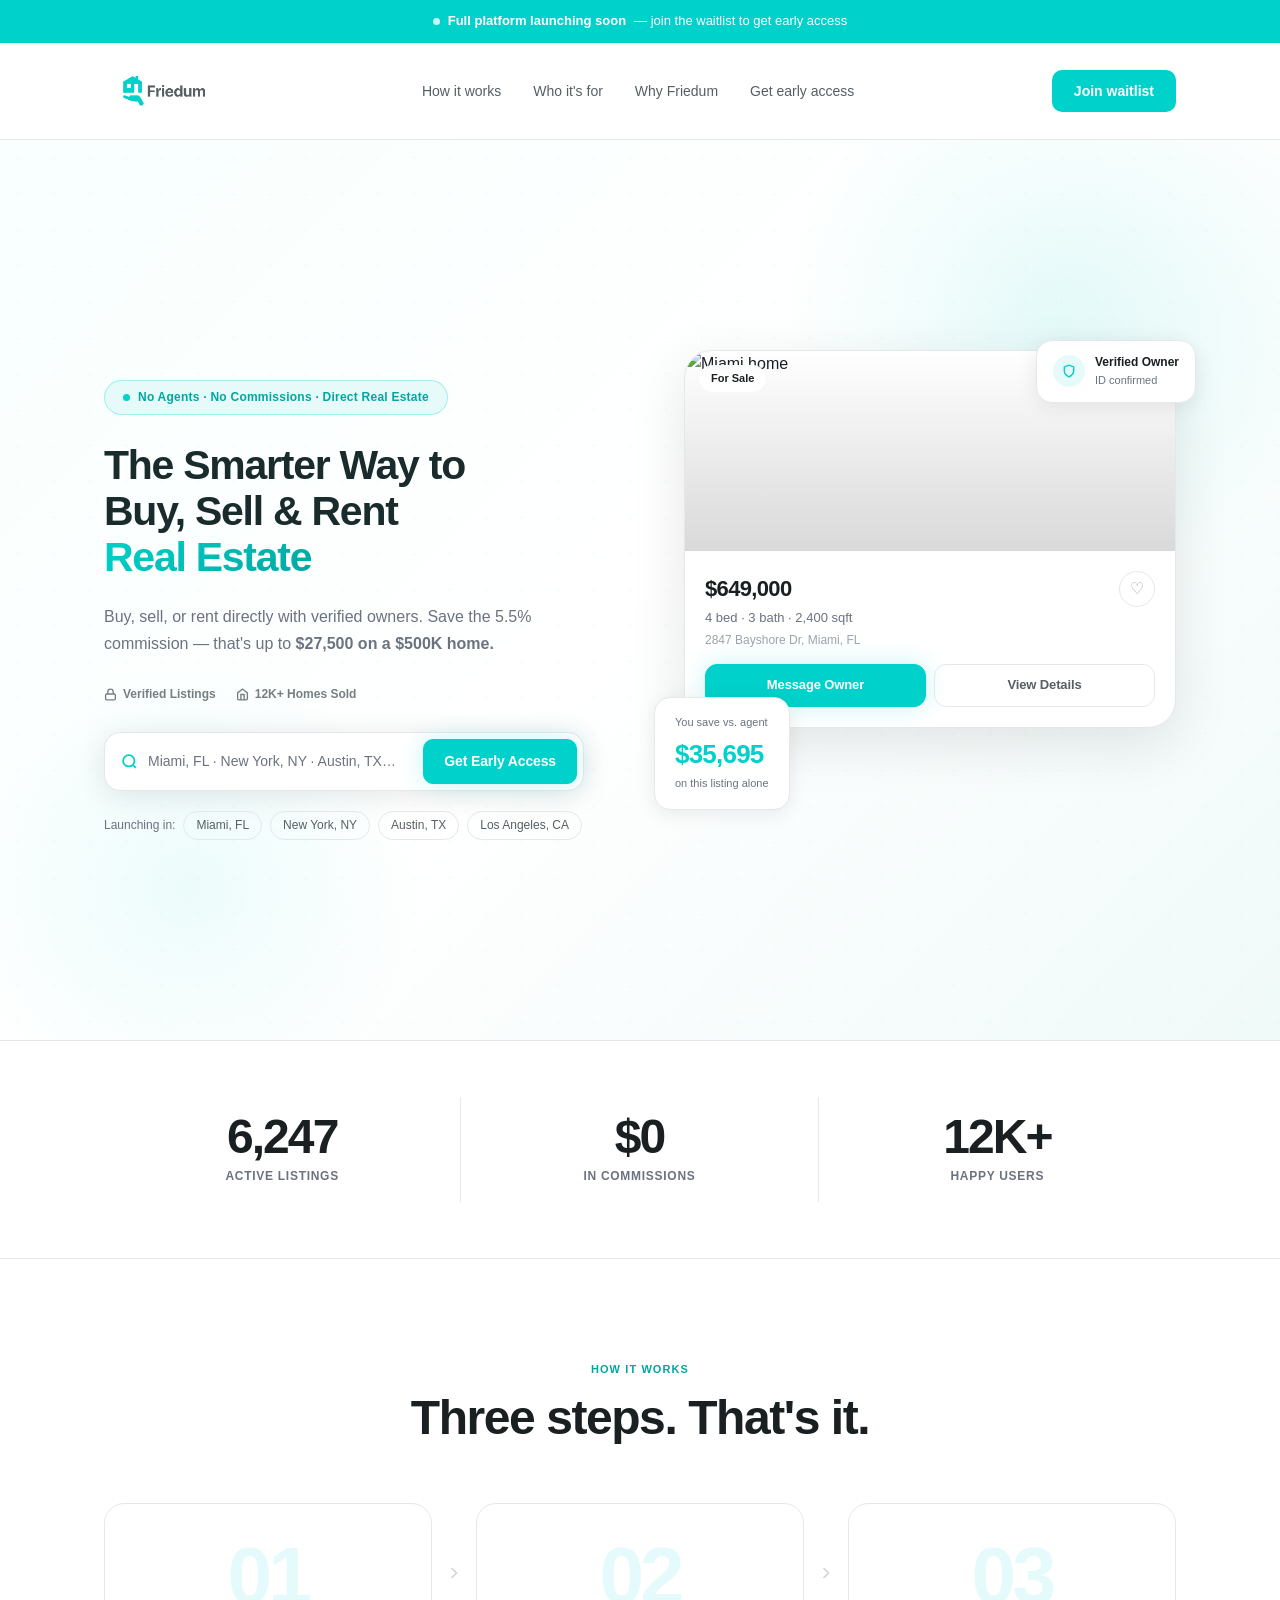
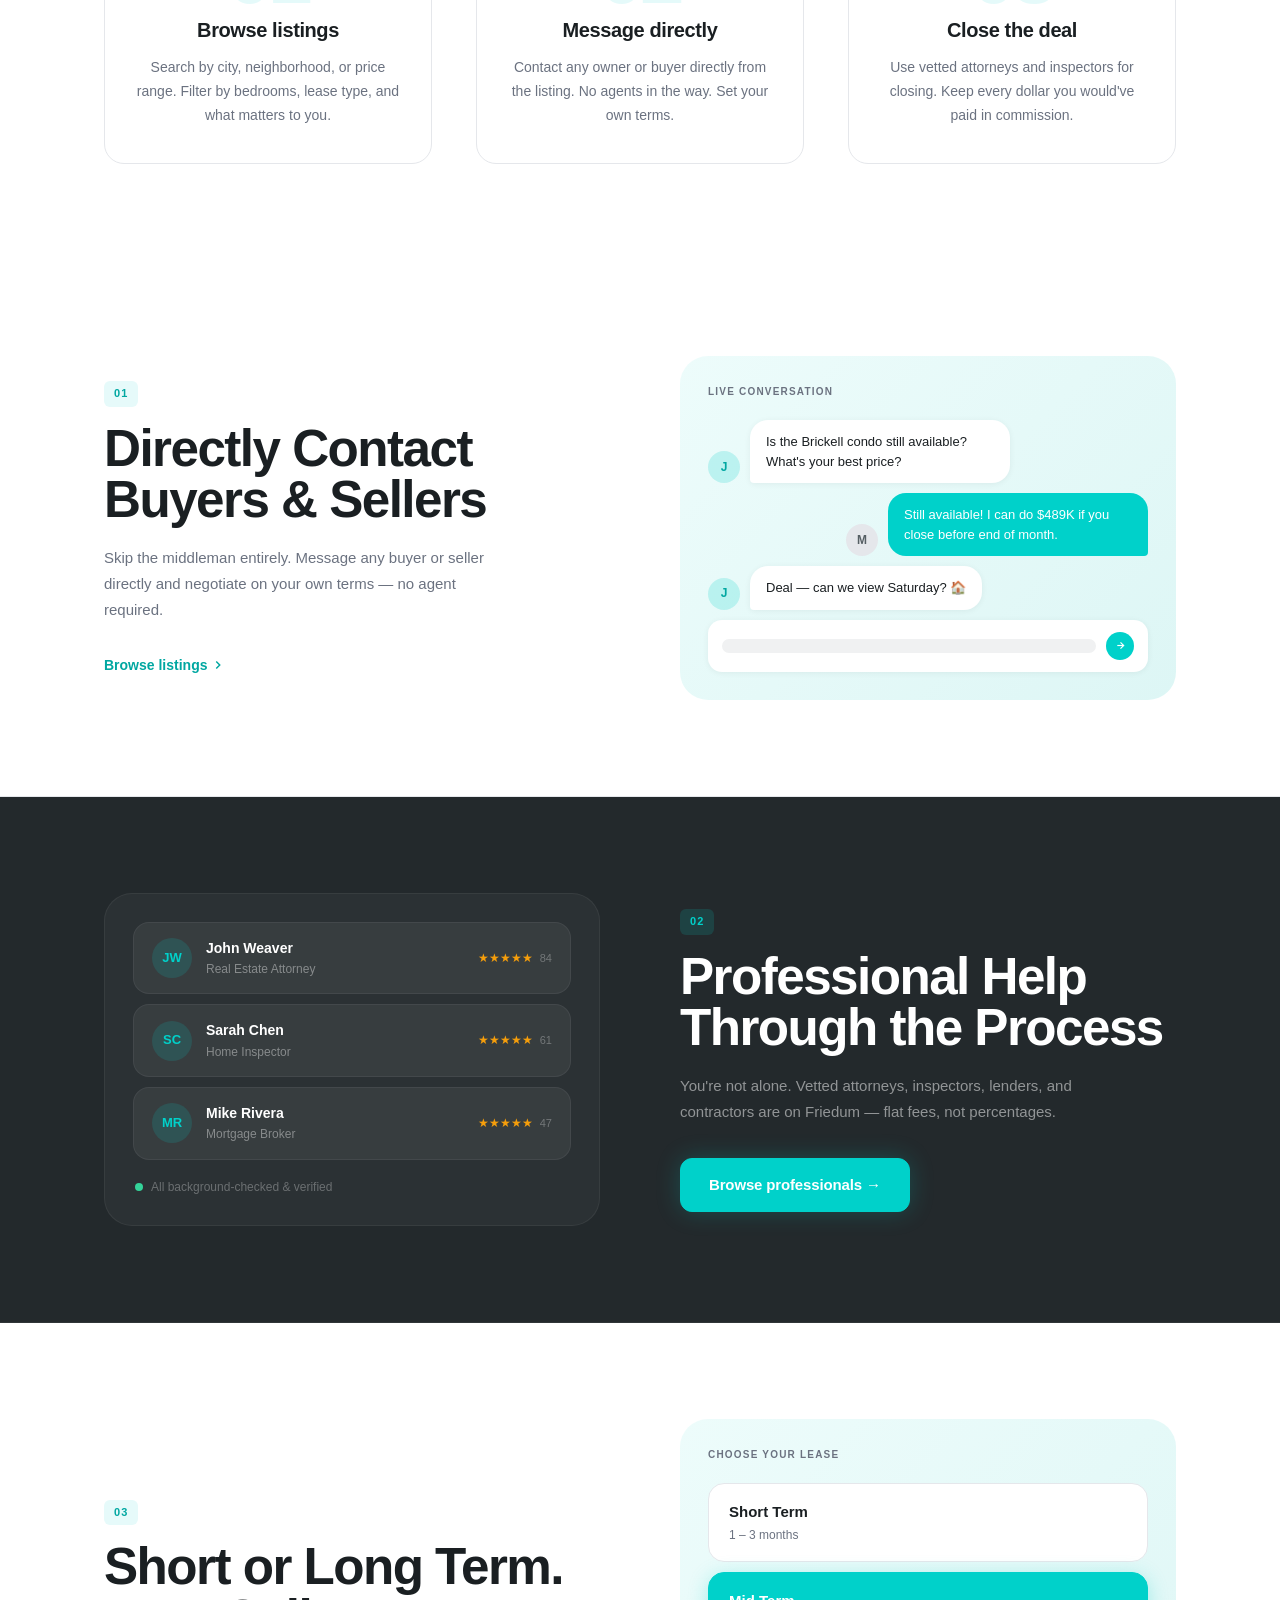
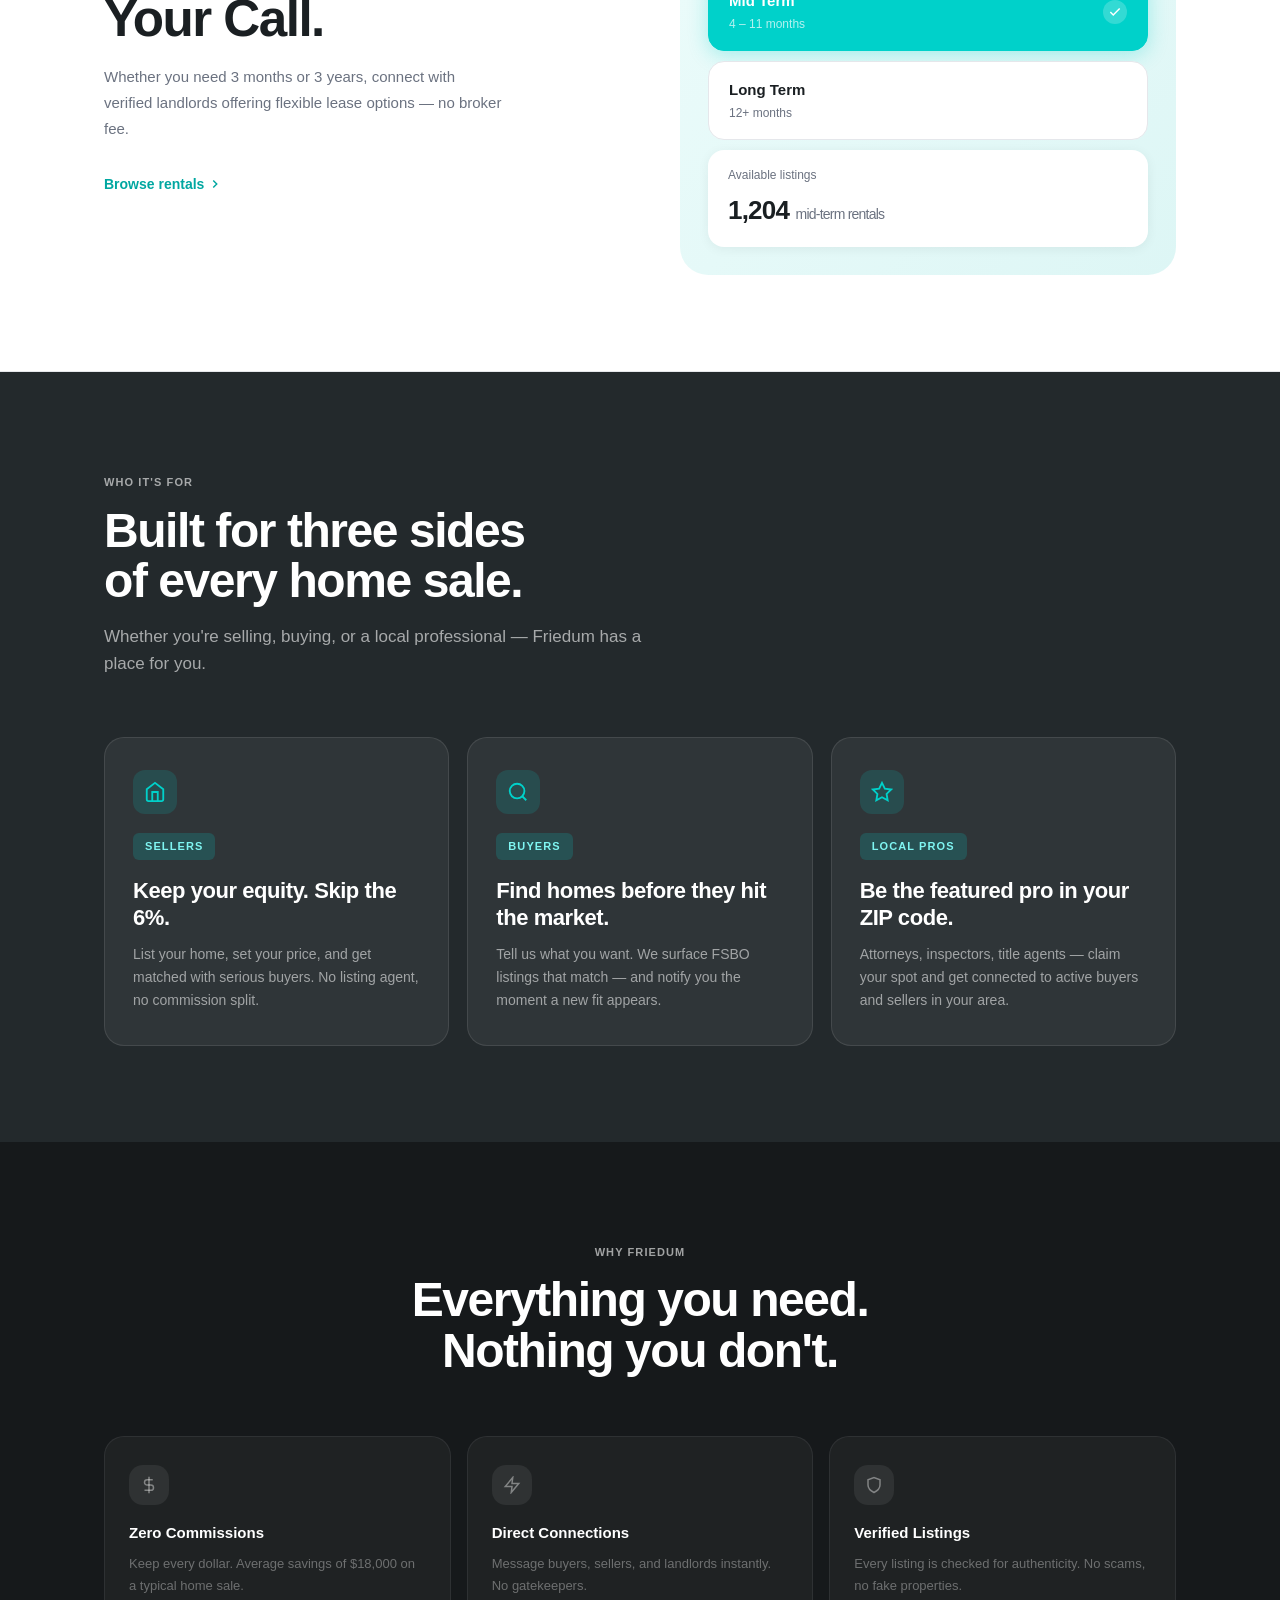
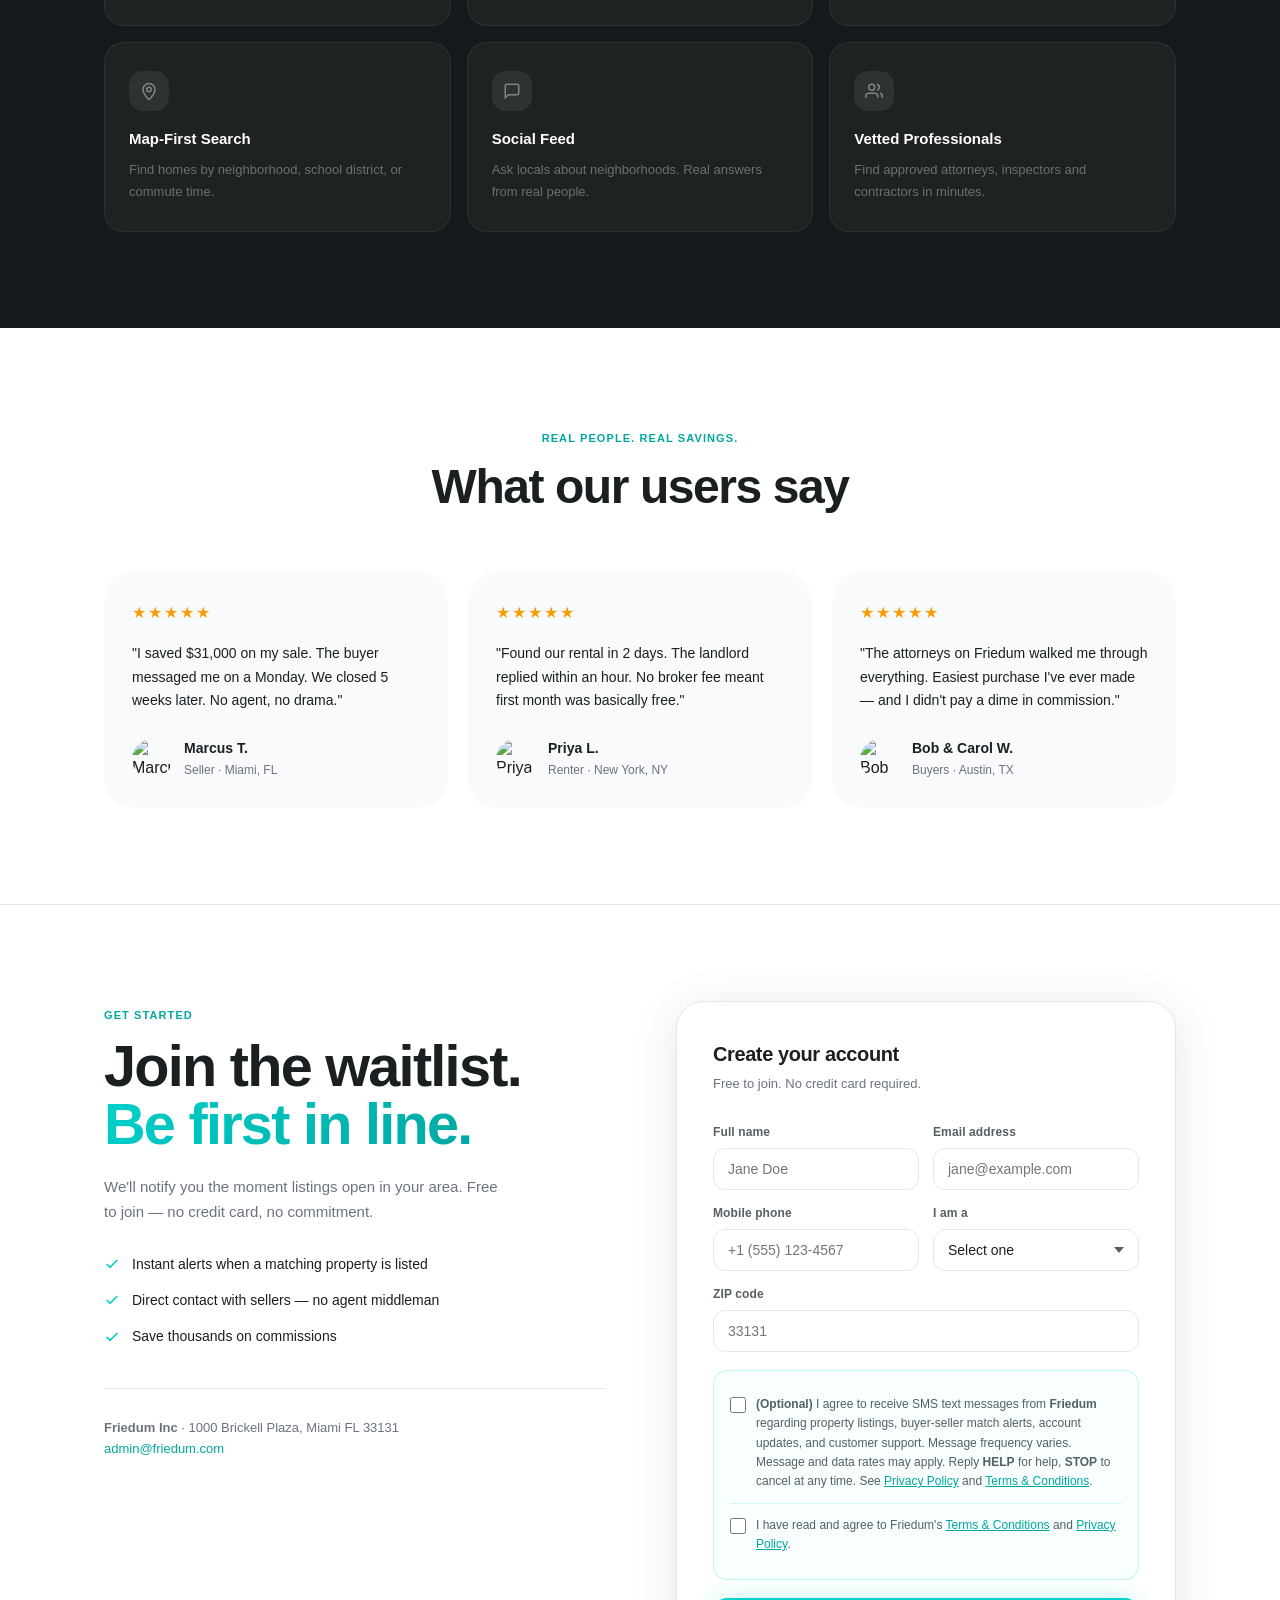
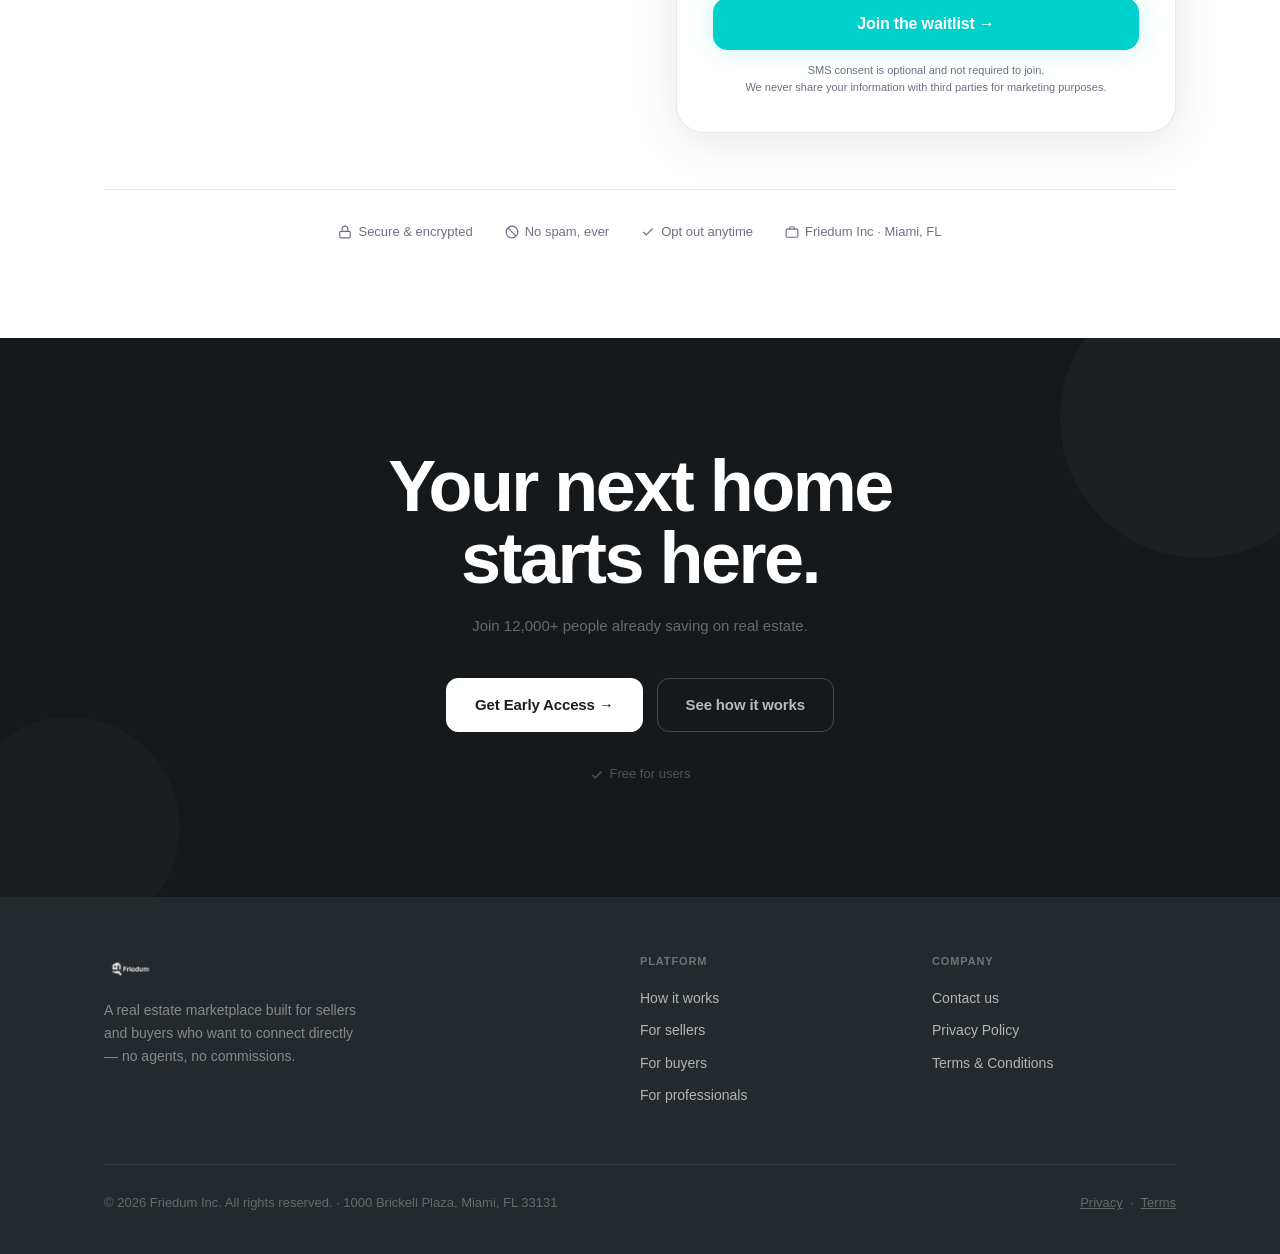
==== index.html @ 53647009 "Add Friedum A2P landing page — full static site for friedum.com - index.html: complete marketing lan" ====
<!DOCTYPE html>
<html lang="en">
<head>
  <meta charset="UTF-8" />
  <meta name="viewport" content="width=device-width, initial-scale=1.0" />
  <title>Friedum — The Smarter Way to Buy, Sell & Rent Real Estate</title>
  <meta name="description" content="Buy, sell, or rent directly with verified owners. Save the 5.5% commission — no agents, no middlemen. Friedum is a new kind of real estate marketplace." />
  <link rel="icon" type="image/svg+xml" href="favicon.svg" />
  <link rel="stylesheet" href="styles.css" />
</head>
<body>

  <!-- ── Coming Soon Banner ── -->
  <div class="launch-banner">
    <span class="launch-dot"></span>
    <strong>Full platform launching soon</strong> — join the waitlist to get early access
  </div>

  <!-- ── Navigation ── -->
  <header class="nav" id="nav">
    <div class="nav-inner container">
      <a href="/" class="logo">
        <img src="logo.png" alt="Friedum" class="logo-img" />
      </a>
      <nav class="nav-links">
        <a href="#how-it-works">How it works</a>
        <a href="#for-you">Who it's for</a>
        <a href="#why">Why Friedum</a>
        <a href="#signup">Get early access</a>
      </nav>
      <a href="#signup" class="nav-cta">Join waitlist</a>
      <button class="nav-mobile-btn" id="mobile-menu-btn" aria-label="Menu">
        <span></span><span></span><span></span>
      </button>
    </div>
  </header>

  <!-- ── Hero ── -->
  <section class="hero" id="hero">
    <!-- Dot grid background -->
    <div class="hero-dots"></div>
    <!-- Glow blobs -->
    <div class="hero-blob hero-blob-tr"></div>
    <div class="hero-blob hero-blob-bl"></div>

    <div class="container hero-inner">
      <!-- LEFT — copy -->
      <div class="hero-copy">
        <div class="hero-badge">
          <span class="hero-badge-dot"></span>
          No Agents · No Commissions · Direct Real Estate
        </div>

        <h1 class="hero-title">
          The Smarter Way to<br />Buy, Sell &amp; Rent<br />
          <span class="hero-title-gradient">Real Estate</span>
        </h1>

        <p class="hero-sub">
          Buy, sell, or rent directly with verified owners. Save the 5.5% commission — that's up to <strong>$27,500 on a $500K home.</strong>
        </p>

        <div class="hero-badges-row">
          <div class="hero-trust-item">
            <svg width="13" height="13" viewBox="0 0 24 24" fill="none" stroke="currentColor" stroke-width="2.5"><rect x="3" y="11" width="18" height="11" rx="2"/><path d="M7 11V7a5 5 0 0 1 10 0v4"/></svg>
            Verified Listings
          </div>
          <div class="hero-trust-item">
            <svg width="13" height="13" viewBox="0 0 24 24" fill="none" stroke="currentColor" stroke-width="2.5"><path d="M3 9l9-7 9 7v11a2 2 0 0 1-2 2H5a2 2 0 0 1-2-2z"/><polyline points="9 22 9 12 15 12 15 22"/></svg>
            12K+ Homes Sold
          </div>
        </div>

        <!-- Search bar (cosmetic / CTA to join) -->
        <div class="hero-search">
          <div class="hero-search-inner">
            <svg width="17" height="17" viewBox="0 0 24 24" fill="none" stroke="#00D1CA" stroke-width="2.5"><circle cx="11" cy="11" r="8"/><line x1="21" y1="21" x2="16.65" y2="16.65"/></svg>
            <span class="hero-search-placeholder">Miami, FL · New York, NY · Austin, TX…</span>
          </div>
          <a href="#signup" class="btn btn-primary hero-search-btn">Get Early Access</a>
        </div>

        <div class="hero-popular">
          <span class="hero-popular-label">Launching in:</span>
          <span class="hero-popular-tag">Miami, FL</span>
          <span class="hero-popular-tag">New York, NY</span>
          <span class="hero-popular-tag">Austin, TX</span>
          <span class="hero-popular-tag">Los Angeles, CA</span>
        </div>
      </div>

      <!-- RIGHT — floating card mock -->
      <div class="hero-card-wrap">
        <div class="hero-card">
          <div class="hero-card-img">
            <img src="https://images.unsplash.com/photo-1613490493576-7fde63acd811?w=800&q=80" alt="Miami home" />
            <div class="hero-card-img-overlay"></div>
            <div class="hero-card-badge-for-sale">For Sale</div>
            <div class="hero-card-badge-commission">$0 Commission</div>
          </div>
          <div class="hero-card-body">
            <div class="hero-card-price-row">
              <div>
                <div class="hero-card-price">$649,000</div>
                <div class="hero-card-specs">4 bed · 3 bath · 2,400 sqft</div>
                <div class="hero-card-addr">2847 Bayshore Dr, Miami, FL</div>
              </div>
              <button class="hero-card-heart" aria-label="Save">♡</button>
            </div>
            <div class="hero-card-btns">
              <a href="#signup" class="btn btn-primary hero-card-btn-msg">Message Owner</a>
              <a href="#signup" class="btn btn-outline hero-card-btn-view">View Details</a>
            </div>
          </div>
        </div>

        <!-- Float chip 1 — savings -->
        <div class="hero-chip hero-chip-savings">
          <div class="hero-chip-label">You save vs. agent</div>
          <div class="hero-chip-value">$35,695</div>
          <div class="hero-chip-sub">on this listing alone</div>
        </div>

        <!-- Float chip 2 — verified -->
        <div class="hero-chip hero-chip-verified">
          <div class="hero-chip-icon">
            <svg width="14" height="14" viewBox="0 0 24 24" fill="none" stroke="#00D1CA" stroke-width="2.5"><path d="M12 22s8-4 8-10V5l-8-3-8 3v7c0 6 8 10 8 10z"/></svg>
          </div>
          <div>
            <div class="hero-chip-verified-title">Verified Owner</div>
            <div class="hero-chip-verified-sub">ID confirmed</div>
          </div>
        </div>
      </div>
    </div>
  </section>

  <!-- ── Stats ── -->
  <div class="stats-bar">
    <div class="container">
      <div class="stats-grid">
        <div class="stat">
          <div class="stat-num">6,247</div>
          <div class="stat-label">Active Listings</div>
        </div>
        <div class="stat">
          <div class="stat-num">$0</div>
          <div class="stat-label">In Commissions</div>
        </div>
        <div class="stat">
          <div class="stat-num">12K+</div>
          <div class="stat-label">Happy Users</div>
        </div>
      </div>
    </div>
  </div>

  <!-- ── How it works ── -->
  <section id="how-it-works" class="section section-white">
    <div class="container">
      <div class="section-head center">
        <span class="eyebrow">How it works</span>
        <h2 class="section-title">Three steps. That's it.</h2>
      </div>
      <div class="steps">
        <div class="step">
          <div class="step-ghost-num">01</div>
          <h3 class="step-title">Browse listings</h3>
          <p class="step-text">Search by city, neighborhood, or price range. Filter by bedrooms, lease type, and what matters to you.</p>
        </div>
        <div class="step-arrow">
          <svg width="20" height="20" viewBox="0 0 24 24" fill="none" stroke="#d1d5db" stroke-width="2"><polyline points="9 18 15 12 9 6"/></svg>
        </div>
        <div class="step">
          <div class="step-ghost-num">02</div>
          <h3 class="step-title">Message directly</h3>
          <p class="step-text">Contact any owner or buyer directly from the listing. No agents in the way. Set your own terms.</p>
        </div>
        <div class="step-arrow">
          <svg width="20" height="20" viewBox="0 0 24 24" fill="none" stroke="#d1d5db" stroke-width="2"><polyline points="9 18 15 12 9 6"/></svg>
        </div>
        <div class="step">
          <div class="step-ghost-num">03</div>
          <h3 class="step-title">Close the deal</h3>
          <p class="step-text">Use vetted attorneys and inspectors for closing. Keep every dollar you would've paid in commission.</p>
        </div>
      </div>
    </div>
  </section>

  <!-- ── Feature 1: Direct Contact ── -->
  <section class="section section-white feature-row">
    <div class="container">
      <div class="feature-grid">
        <div class="feature-copy">
          <span class="eyebrow-num">01</span>
          <h2 class="feature-title">Directly Contact<br />Buyers &amp; Sellers</h2>
          <p class="feature-body">Skip the middleman entirely. Message any buyer or seller directly and negotiate on your own terms — no agent required.</p>
          <a href="#signup" class="feature-link">
            Browse listings
            <svg width="14" height="14" viewBox="0 0 24 24" fill="none" stroke="currentColor" stroke-width="2.5"><polyline points="9 18 15 12 9 6"/></svg>
          </a>
        </div>
        <div class="feature-visual feature-chat">
          <p class="feature-visual-label">Live conversation</p>
          <div class="chat-msg chat-msg-left">
            <div class="chat-avatar chat-avatar-teal">J</div>
            <div class="chat-bubble chat-bubble-white">Is the Brickell condo still available? What's your best price?</div>
          </div>
          <div class="chat-msg chat-msg-right">
            <div class="chat-bubble chat-bubble-teal">Still available! I can do $489K if you close before end of month.</div>
            <div class="chat-avatar chat-avatar-gray">M</div>
          </div>
          <div class="chat-msg chat-msg-left">
            <div class="chat-avatar chat-avatar-teal">J</div>
            <div class="chat-bubble chat-bubble-white">Deal — can we view Saturday? 🏠</div>
          </div>
          <div class="chat-input-mock">
            <div class="chat-input-line"></div>
            <div class="chat-send-btn">
              <svg width="11" height="11" viewBox="0 0 24 24" fill="none" stroke="white" stroke-width="2.5"><line x1="5" y1="12" x2="19" y2="12"/><polyline points="12 5 19 12 12 19"/></svg>
            </div>
          </div>
        </div>
      </div>
    </div>
  </section>

  <!-- ── Feature 2: Professional Help (DARK) ── -->
  <section class="section section-dark feature-row">
    <div class="container">
      <div class="feature-grid feature-grid-reverse">
        <div class="feature-visual feature-pros">
          <div class="pro-card">
            <div class="pro-avatar">JW</div>
            <div class="pro-info">
              <div class="pro-name">John Weaver</div>
              <div class="pro-role">Real Estate Attorney</div>
            </div>
            <div class="pro-stars">★★★★★ <span>84</span></div>
          </div>
          <div class="pro-card">
            <div class="pro-avatar">SC</div>
            <div class="pro-info">
              <div class="pro-name">Sarah Chen</div>
              <div class="pro-role">Home Inspector</div>
            </div>
            <div class="pro-stars">★★★★★ <span>61</span></div>
          </div>
          <div class="pro-card">
            <div class="pro-avatar">MR</div>
            <div class="pro-info">
              <div class="pro-name">Mike Rivera</div>
              <div class="pro-role">Mortgage Broker</div>
            </div>
            <div class="pro-stars">★★★★★ <span>47</span></div>
          </div>
          <div class="pro-verified-note">
            <span class="pro-verified-dot"></span>
            All background-checked &amp; verified
          </div>
        </div>
        <div class="feature-copy feature-copy-dark">
          <span class="eyebrow-num eyebrow-num-dark">02</span>
          <h2 class="feature-title feature-title-dark">Professional Help<br />Through the Process</h2>
          <p class="feature-body feature-body-dark">You're not alone. Vetted attorneys, inspectors, lenders, and contractors are on Friedum — flat fees, not percentages.</p>
          <a href="#signup" class="btn btn-primary feature-cta-btn">Browse professionals →</a>
        </div>
      </div>
    </div>
  </section>

  <!-- ── Feature 3: Flexible Leases ── -->
  <section class="section section-white feature-row">
    <div class="container">
      <div class="feature-grid">
        <div class="feature-copy">
          <span class="eyebrow-num">03</span>
          <h2 class="feature-title">Short or Long Term.<br />Your Call.</h2>
          <p class="feature-body">Whether you need 3 months or 3 years, connect with verified landlords offering flexible lease options — no broker fee.</p>
          <a href="#signup" class="feature-link">
            Browse rentals
            <svg width="14" height="14" viewBox="0 0 24 24" fill="none" stroke="currentColor" stroke-width="2.5"><polyline points="9 18 15 12 9 6"/></svg>
          </a>
        </div>
        <div class="feature-visual feature-lease">
          <p class="feature-visual-label">Choose your lease</p>
          <div class="lease-option">
            <div><div class="lease-key">Short Term</div><div class="lease-sub">1 – 3 months</div></div>
          </div>
          <div class="lease-option lease-option-active">
            <div><div class="lease-key lease-key-active">Mid Term</div><div class="lease-sub lease-sub-active">4 – 11 months</div></div>
            <div class="lease-check">
              <svg width="14" height="14" viewBox="0 0 24 24" fill="none" stroke="white" stroke-width="2.5"><polyline points="20 6 9 17 4 12"/></svg>
            </div>
          </div>
          <div class="lease-option">
            <div><div class="lease-key">Long Term</div><div class="lease-sub">12+ months</div></div>
          </div>
          <div class="lease-count-card">
            <div class="lease-count-label">Available listings</div>
            <div class="lease-count-num">1,204 <span>mid-term rentals</span></div>
          </div>
        </div>
      </div>
    </div>
  </section>

  <!-- ── Who it's for ── -->
  <section id="for-you" class="section section-dark">
    <div class="container">
      <div class="section-head">
        <span class="eyebrow eyebrow-light">Who it's for</span>
        <h2 class="section-title section-title-light">Built for three sides<br />of every home sale.</h2>
        <p class="section-sub section-sub-light">Whether you're selling, buying, or a local professional — Friedum has a place for you.</p>
      </div>
      <div class="for-you-cards">
        <div class="for-you-card">
          <div class="for-you-icon"><svg width="22" height="22" viewBox="0 0 24 24" fill="none" stroke="currentColor" stroke-width="2"><path d="M3 9l9-7 9 7v11a2 2 0 0 1-2 2H5a2 2 0 0 1-2-2z"/><polyline points="9 22 9 12 15 12 15 22"/></svg></div>
          <div class="for-you-tag">Sellers</div>
          <h3 class="for-you-title">Keep your equity. Skip the 6%.</h3>
          <p class="for-you-body">List your home, set your price, and get matched with serious buyers. No listing agent, no commission split.</p>
        </div>
        <div class="for-you-card">
          <div class="for-you-icon"><svg width="22" height="22" viewBox="0 0 24 24" fill="none" stroke="currentColor" stroke-width="2"><circle cx="11" cy="11" r="8"/><line x1="21" y1="21" x2="16.65" y2="16.65"/></svg></div>
          <div class="for-you-tag">Buyers</div>
          <h3 class="for-you-title">Find homes before they hit the market.</h3>
          <p class="for-you-body">Tell us what you want. We surface FSBO listings that match — and notify you the moment a new fit appears.</p>
        </div>
        <div class="for-you-card">
          <div class="for-you-icon"><svg width="22" height="22" viewBox="0 0 24 24" fill="none" stroke="currentColor" stroke-width="2"><polygon points="12 2 15.09 8.26 22 9.27 17 14.14 18.18 21.02 12 17.77 5.82 21.02 7 14.14 2 9.27 8.91 8.26 12 2"/></svg></div>
          <div class="for-you-tag">Local Pros</div>
          <h3 class="for-you-title">Be the featured pro in your ZIP code.</h3>
          <p class="for-you-body">Attorneys, inspectors, title agents — claim your spot and get connected to active buyers and sellers in your area.</p>
        </div>
      </div>
    </div>
  </section>

  <!-- ── Why Friedum ── -->
  <section id="why" class="section section-darkest">
    <div class="container">
      <div class="section-head center">
        <span class="eyebrow eyebrow-light">Why Friedum</span>
        <h2 class="section-title section-title-light">Everything you need.<br />Nothing you don't.</h2>
      </div>
      <div class="why-grid">
        <div class="why-card">
          <div class="why-icon">
            <svg width="18" height="18" viewBox="0 0 24 24" fill="none" stroke="currentColor" stroke-width="2"><line x1="12" y1="1" x2="12" y2="23"/><path d="M17 5H9.5a3.5 3.5 0 0 0 0 7h5a3.5 3.5 0 0 1 0 7H6"/></svg>
          </div>
          <h3 class="why-title">Zero Commissions</h3>
          <p class="why-body">Keep every dollar. Average savings of $18,000 on a typical home sale.</p>
        </div>
        <div class="why-card">
          <div class="why-icon">
            <svg width="18" height="18" viewBox="0 0 24 24" fill="none" stroke="currentColor" stroke-width="2"><polygon points="13 2 3 14 12 14 11 22 21 10 12 10 13 2"/></svg>
          </div>
          <h3 class="why-title">Direct Connections</h3>
          <p class="why-body">Message buyers, sellers, and landlords instantly. No gatekeepers.</p>
        </div>
        <div class="why-card">
          <div class="why-icon">
            <svg width="18" height="18" viewBox="0 0 24 24" fill="none" stroke="currentColor" stroke-width="2"><path d="M12 22s8-4 8-10V5l-8-3-8 3v7c0 6 8 10 8 10z"/></svg>
          </div>
          <h3 class="why-title">Verified Listings</h3>
          <p class="why-body">Every listing is checked for authenticity. No scams, no fake properties.</p>
        </div>
        <div class="why-card">
          <div class="why-icon">
            <svg width="18" height="18" viewBox="0 0 24 24" fill="none" stroke="currentColor" stroke-width="2"><circle cx="12" cy="10" r="3"/><path d="M12 2a8 8 0 0 0-8 8c0 5.25 8 14 8 14s8-8.75 8-14a8 8 0 0 0-8-8z"/></svg>
          </div>
          <h3 class="why-title">Map-First Search</h3>
          <p class="why-body">Find homes by neighborhood, school district, or commute time.</p>
        </div>
        <div class="why-card">
          <div class="why-icon">
            <svg width="18" height="18" viewBox="0 0 24 24" fill="none" stroke="currentColor" stroke-width="2"><path d="M21 15a2 2 0 0 1-2 2H7l-4 4V5a2 2 0 0 1 2-2h14a2 2 0 0 1 2 2z"/></svg>
          </div>
          <h3 class="why-title">Social Feed</h3>
          <p class="why-body">Ask locals about neighborhoods. Real answers from real people.</p>
        </div>
        <div class="why-card">
          <div class="why-icon">
            <svg width="18" height="18" viewBox="0 0 24 24" fill="none" stroke="currentColor" stroke-width="2"><path d="M17 21v-2a4 4 0 0 0-4-4H5a4 4 0 0 0-4 4v2"/><circle cx="9" cy="7" r="4"/><path d="M23 21v-2a4 4 0 0 0-3-3.87"/><path d="M16 3.13a4 4 0 0 1 0 7.75"/></svg>
          </div>
          <h3 class="why-title">Vetted Professionals</h3>
          <p class="why-body">Find approved attorneys, inspectors and contractors in minutes.</p>
        </div>
      </div>
    </div>
  </section>

  <!-- ── Testimonials ── -->
  <section class="section section-white">
    <div class="container">
      <div class="section-head center">
        <span class="eyebrow">Real people. Real savings.</span>
        <h2 class="section-title">What our users say</h2>
      </div>
      <div class="testimonials">
        <div class="testimonial">
          <div class="testimonial-stars">★★★★★</div>
          <p class="testimonial-quote">"I saved $31,000 on my sale. The buyer messaged me on a Monday. We closed 5 weeks later. No agent, no drama."</p>
          <div class="testimonial-author">
            <img src="https://picsum.photos/seed/man55/60/60" alt="Marcus T." class="testimonial-avatar" />
            <div>
              <div class="testimonial-name">Marcus T.</div>
              <div class="testimonial-role">Seller · Miami, FL</div>
            </div>
          </div>
        </div>
        <div class="testimonial">
          <div class="testimonial-stars">★★★★★</div>
          <p class="testimonial-quote">"Found our rental in 2 days. The landlord replied within an hour. No broker fee meant first month was basically free."</p>
          <div class="testimonial-author">
            <img src="https://picsum.photos/seed/woman34/60/60" alt="Priya L." class="testimonial-avatar" />
            <div>
              <div class="testimonial-name">Priya L.</div>
              <div class="testimonial-role">Renter · New York, NY</div>
            </div>
          </div>
        </div>
        <div class="testimonial">
          <div class="testimonial-stars">★★★★★</div>
          <p class="testimonial-quote">"The attorneys on Friedum walked me through everything. Easiest purchase I've ever made — and I didn't pay a dime in commission."</p>
          <div class="testimonial-author">
            <img src="https://picsum.photos/seed/man22/60/60" alt="Bob & Carol W." class="testimonial-avatar" />
            <div>
              <div class="testimonial-name">Bob &amp; Carol W.</div>
              <div class="testimonial-role">Buyers · Austin, TX</div>
            </div>
          </div>
        </div>
      </div>
    </div>
  </section>

  <!-- ── Signup / Waitlist ── -->
  <section id="signup" class="section section-white section-signup-border">
    <div class="container">
      <div class="signup-grid">

        <!-- LEFT — copy -->
        <div class="signup-copy">
          <span class="eyebrow">Get started</span>
          <h2 class="signup-title">
            Join the waitlist.<br />
            <span class="signup-title-gradient">Be first in line.</span>
          </h2>
          <p class="signup-sub">We'll notify you the moment listings open in your area. Free to join — no credit card, no commitment.</p>
          <ul class="signup-checklist">
            <li>
              <svg width="16" height="16" viewBox="0 0 24 24" fill="none" stroke="#00D1CA" stroke-width="2.5"><polyline points="20 6 9 17 4 12"/></svg>
              Instant alerts when a matching property is listed
            </li>
            <li>
              <svg width="16" height="16" viewBox="0 0 24 24" fill="none" stroke="#00D1CA" stroke-width="2.5"><polyline points="20 6 9 17 4 12"/></svg>
              Direct contact with sellers — no agent middleman
            </li>
            <li>
              <svg width="16" height="16" viewBox="0 0 24 24" fill="none" stroke="#00D1CA" stroke-width="2.5"><polyline points="20 6 9 17 4 12"/></svg>
              Save thousands on commissions
            </li>
          </ul>
          <div class="signup-biz">
            <strong>Friedum Inc</strong> · 1000 Brickell Plaza, Miami FL 33131<br />
            <a href="mailto:admin@friedum.com">admin@friedum.com</a>
          </div>
        </div>

        <!-- RIGHT — form card -->
        <div class="form-card">
          <div id="form-success" class="form-success" style="display:none;">
            <div class="form-success-icon"><svg width="48" height="48" viewBox="0 0 24 24" fill="none" stroke="#00D1CA" stroke-width="2"><circle cx="12" cy="12" r="10"/><polyline points="20 6 9 17 4 12"/></svg></div>
            <h3>You're on the list!</h3>
            <p>We'll be in touch as soon as your area opens up.</p>
          </div>

          <form id="signup-form" novalidate>
            <p class="form-card-title">Create your account</p>
            <p class="form-card-sub">Free to join. No credit card required.</p>

            <div class="form-row">
              <div class="form-field" id="field-name">
                <label for="full_name">Full name</label>
                <input type="text" id="full_name" name="full_name" required placeholder="Jane Doe" />
                <span class="field-error">Please enter your full name</span>
              </div>
              <div class="form-field" id="field-email">
                <label for="email">Email address</label>
                <input type="email" id="email" name="email" required placeholder="jane@example.com" />
                <span class="field-error">Please enter a valid email</span>
              </div>
            </div>

            <div class="form-row">
              <div class="form-field" id="field-phone">
                <label for="phone">Mobile phone</label>
                <input type="tel" id="phone" name="phone" required placeholder="+1 (555) 123-4567" />
                <span class="field-error">Please enter your phone number</span>
              </div>
              <div class="form-field" id="field-role">
                <label for="role">I am a</label>
                <select id="role" name="role" required>
                  <option value="">Select one</option>
                  <option value="buyer">Buyer</option>
                  <option value="seller">Seller</option>
                  <option value="renter">Renter</option>
                  <option value="pro">Service Professional</option>
                </select>
                <span class="field-error">Please select a role</span>
              </div>
            </div>

            <div class="form-field" id="field-zip">
              <label for="zip">ZIP code</label>
              <input type="text" id="zip" name="zip" required placeholder="33131" maxlength="5" pattern="\d{5}" />
              <span class="field-error">Please enter a valid 5-digit ZIP code</span>
            </div>

            <!-- SMS Consent — OPTIONAL per A2P 10DLC / TCPA -->
            <div class="consent-block">
              <label class="consent-row">
                <input type="checkbox" id="sms_consent" name="sms_consent" />
                <span>
                  <strong>(Optional)</strong> I agree to receive SMS text messages from
                  <strong>Friedum</strong> regarding property listings, buyer-seller match alerts,
                  account updates, and customer support.
                  Message frequency varies.
                  Message and data rates may apply.
                  Reply <strong>HELP</strong> for help, <strong>STOP</strong> to cancel at any time.
                  See <a href="/privacy.html">Privacy Policy</a> and <a href="/terms.html">Terms &amp; Conditions</a>.
                </span>
              </label>
              <label class="consent-row">
                <input type="checkbox" id="terms_consent" name="terms_consent" required />
                <span>
                  I have read and agree to Friedum's
                  <a href="/terms.html">Terms &amp; Conditions</a> and
                  <a href="/privacy.html">Privacy Policy</a>.
                </span>
              </label>
            </div>

            <button type="submit" class="btn btn-primary btn-full">Join the waitlist →</button>

            <p class="form-disclaimer">
              SMS consent is optional and not required to join.<br />
              We never share your information with third parties for marketing purposes.
            </p>
          </form>
        </div>

      </div>

      <!-- Trust bar -->
      <div class="trust-bar">
        <div class="trust-item"><svg width="14" height="14" viewBox="0 0 24 24" fill="none" stroke="currentColor" stroke-width="2"><rect x="3" y="11" width="18" height="11" rx="2"/><path d="M7 11V7a5 5 0 0 1 10 0v4"/></svg> Secure &amp; encrypted</div>
        <div class="trust-item"><svg width="14" height="14" viewBox="0 0 24 24" fill="none" stroke="currentColor" stroke-width="2"><circle cx="12" cy="12" r="10"/><line x1="4.93" y1="4.93" x2="19.07" y2="19.07"/></svg> No spam, ever</div>
        <div class="trust-item"><svg width="14" height="14" viewBox="0 0 24 24" fill="none" stroke="currentColor" stroke-width="2"><polyline points="20 6 9 17 4 12"/></svg> Opt out anytime</div>
        <div class="trust-item"><svg width="14" height="14" viewBox="0 0 24 24" fill="none" stroke="currentColor" stroke-width="2"><rect x="2" y="7" width="20" height="14" rx="2"/><path d="M16 7V5a2 2 0 0 0-2-2h-4a2 2 0 0 0-2 2v2"/></svg> Friedum Inc · Miami, FL</div>
      </div>
    </div>
  </section>

  <!-- ── Final CTA ── -->
  <section class="section-cta">
    <div class="cta-blob cta-blob-tr"></div>
    <div class="cta-blob cta-blob-bl"></div>
    <div class="container cta-inner">
      <h2 class="cta-title">Your next home<br />starts here.</h2>
      <p class="cta-sub">Join 12,000+ people already saving on real estate.</p>
      <div class="cta-btns">
        <a href="#signup" class="btn btn-white">Get Early Access →</a>
        <a href="#how-it-works" class="btn btn-ghost">See how it works</a>
      </div>
      <div class="cta-note">
        <svg width="14" height="14" viewBox="0 0 24 24" fill="none" stroke="currentColor" stroke-width="2.5"><polyline points="20 6 9 17 4 12"/></svg>
        Free for users
      </div>
    </div>
  </section>

  <!-- ── About / Business Info ── -->
  <!-- ── Footer ── -->
  <footer class="footer">
    <div class="container">
      <div class="footer-grid">
        <div>
          <img src="logo.png" alt="Friedum" class="footer-logo-img" />
          <p class="footer-desc">A real estate marketplace built for sellers and buyers who want to connect directly — no agents, no commissions.</p>
        </div>
        <div class="footer-col">
          <h4>Platform</h4>
          <a href="#how-it-works">How it works</a>
          <a href="#for-you">For sellers</a>
          <a href="#for-you">For buyers</a>
          <a href="#for-you">For professionals</a>
        </div>
        <div class="footer-col">
          <h4>Company</h4>
          <a href="mailto:admin@friedum.com">Contact us</a>
          <a href="/privacy.html">Privacy Policy</a>
          <a href="/terms.html">Terms &amp; Conditions</a>
        </div>
      </div>
      <div class="footer-bottom">
        <span>© 2026 Friedum Inc. All rights reserved. · 1000 Brickell Plaza, Miami, FL 33131</span>
        <span>
          <a href="/privacy.html">Privacy</a>
          &nbsp;·&nbsp;
          <a href="/terms.html">Terms</a>
        </span>
      </div>
    </div>
  </footer>

  <script src="script.js"></script>
</body>
</html>
---- styles.css ----
/* ═══════════════════════════════════════════════════════════════
   Friedum Landing Page
   Brand: Teal #00D1CA · Charcoal #565F64 · SF Pro
   ═══════════════════════════════════════════════════════════════ */

:root {
  --teal:        #00D1CA;
  --teal-dark:   #00a7a1;
  --teal-light:  #e6fafa;
  --charcoal:    #565F64;
  --charcoal-dk: #23292c;
  --charcoal-900:#16191b;
  --text:        #1a1f22;
  --text-soft:   #6b7280;
  --border:      #e5e7eb;
  --white:       #ffffff;
  --light-gray:  #f5f4f5;
  --font: -apple-system, BlinkMacSystemFont, "SF Pro Display", "SF Pro Text",
          "Helvetica Neue", Arial, sans-serif;
}

/* ── Reset ── */
*, *::before, *::after { box-sizing: border-box; margin: 0; padding: 0; }
html { scroll-behavior: smooth; }
body {
  font-family: var(--font);
  font-size: 16px;
  line-height: 1.6;
  color: var(--text);
  background: var(--white);
  -webkit-font-smoothing: antialiased;
  overflow-x: hidden;
}
img { display: block; max-width: 100%; }
a { color: inherit; text-decoration: none; }

.container {
  max-width: 1120px;
  margin: 0 auto;
  padding: 0 24px;
}

/* ── Launch Banner ── */
.launch-banner {
  background: var(--teal);
  color: var(--white);
  text-align: center;
  padding: 11px 24px;
  font-size: 13px;
  font-weight: 500;
  display: flex;
  align-items: center;
  justify-content: center;
  gap: 8px;
}
.launch-dot {
  width: 7px; height: 7px;
  background: rgba(255,255,255,0.8);
  border-radius: 50%;
  flex-shrink: 0;
  animation: pulse 2s infinite;
}
@keyframes pulse {
  0%,100%{opacity:1;transform:scale(1)}
  50%{opacity:0.5;transform:scale(1.3)}
}

/* ── Navigation ── */
.nav {
  position: sticky;
  top: 0;
  z-index: 100;
  background: rgba(255,255,255,0.92);
  border-bottom: 1px solid var(--border);
  backdrop-filter: blur(12px);
  -webkit-backdrop-filter: blur(12px);
}
.nav-inner {
  display: flex;
  align-items: center;
  justify-content: space-between;
  padding: 12px 24px;
}
.logo-img { height: 72px; width: auto; }
.nav-links {
  display: flex;
  gap: 32px;
  font-size: 14px;
  font-weight: 500;
  color: var(--charcoal);
}
.nav-links a { transition: color 0.18s; }
.nav-links a:hover { color: var(--teal-dark); opacity: 1; }
.nav-cta {
  background: var(--teal);
  color: var(--white);
  padding: 10px 22px;
  border-radius: 10px;
  font-size: 14px;
  font-weight: 600;
  transition: background 0.18s, transform 0.15s;
  white-space: nowrap;
}
.nav-cta:hover {
  background: var(--teal-dark);
  transform: translateY(-1px);
  opacity: 1;
}
.nav-mobile-btn {
  display: none;
  flex-direction: column;
  gap: 5px;
  background: none;
  border: none;
  cursor: pointer;
  padding: 4px;
}
.nav-mobile-btn span {
  display: block;
  width: 22px;
  height: 2px;
  background: var(--charcoal);
  border-radius: 2px;
  transition: 0.2s;
}

/* ── Buttons ── */
.btn {
  display: inline-flex;
  align-items: center;
  justify-content: center;
  gap: 6px;
  padding: 14px 28px;
  font-family: var(--font);
  font-size: 15px;
  font-weight: 600;
  border-radius: 12px;
  border: 1.5px solid transparent;
  cursor: pointer;
  transition: all 0.18s;
  letter-spacing: -0.01em;
  text-decoration: none;
}
.btn-primary {
  background: var(--teal);
  color: var(--white);
  border-color: var(--teal);
  box-shadow: 0 0 24px rgba(0,209,202,0.22);
}
.btn-primary:hover {
  background: var(--teal-dark);
  border-color: var(--teal-dark);
  transform: translateY(-1px);
  box-shadow: 0 0 36px rgba(0,209,202,0.38);
  opacity: 1;
}
.btn-outline {
  background: transparent;
  color: var(--charcoal);
  border-color: var(--border);
}
.btn-outline:hover {
  border-color: var(--teal);
  color: var(--teal-dark);
  opacity: 1;
}
.btn-white {
  background: var(--white);
  color: var(--text);
  border-color: var(--white);
  font-weight: 700;
}
.btn-white:hover {
  background: rgba(255,255,255,0.92);
  transform: translateY(-1px);
  opacity: 1;
}
.btn-ghost {
  background: transparent;
  color: rgba(255,255,255,0.7);
  border-color: rgba(255,255,255,0.2);
}
.btn-ghost:hover {
  background: rgba(255,255,255,0.08);
  color: white;
  opacity: 1;
}
.btn-full {
  width: 100%;
  padding: 16px 28px;
  font-size: 16px;
  border-radius: 14px;
}

/* ── Eyebrows / tags ── */
.eyebrow {
  display: inline-block;
  font-size: 11px;
  font-weight: 700;
  letter-spacing: 0.1em;
  text-transform: uppercase;
  color: var(--teal-dark);
  margin-bottom: 14px;
}
.eyebrow-light { color: rgba(255,255,255,0.6); }
.eyebrow-num {
  display: inline-block;
  font-size: 11px;
  font-weight: 700;
  letter-spacing: 0.1em;
  text-transform: uppercase;
  color: var(--teal-dark);
  margin-bottom: 14px;
  background: var(--teal-light);
  border-radius: 6px;
  padding: 4px 10px;
}
.eyebrow-num-dark { background: rgba(0,209,202,0.15); color: var(--teal); }

/* ── Section layout ── */
.section { padding: 96px 0; }
.section-white { background: var(--white); }
.section-dark { background: var(--charcoal-dk); }
.section-darkest { background: var(--charcoal-900); }
.section-light-gray { background: var(--light-gray); }
.section-signup-border { border-top: 1px solid var(--border); }

.section-head { margin-bottom: 60px; }
.section-head.center { text-align: center; }

.section-title {
  font-size: clamp(28px, 4.5vw, 48px);
  font-weight: 900;
  letter-spacing: -0.03em;
  line-height: 1.05;
  color: var(--text);
  margin-bottom: 16px;
}
.section-title-light { color: var(--white); }
.section-sub { font-size: 17px; color: var(--text-soft); max-width: 560px; line-height: 1.6; }
.section-sub-light { color: rgba(255,255,255,0.6); }

/* ── HERO ── */
.hero {
  position: relative;
  min-height: 100vh;
  display: flex;
  align-items: center;
  overflow: hidden;
  background: linear-gradient(135deg, #f8fffe 0%, #ffffff 50%, #f0faf9 100%);
  padding: 100px 0 60px;
}
.hero-dots {
  position: absolute;
  inset: 0;
  opacity: 0.18;
  background-image: radial-gradient(circle, rgba(0,209,202,0.30) 1px, transparent 1px);
  background-size: 36px 36px;
  pointer-events: none;
}
.hero-blob {
  position: absolute;
  border-radius: 50%;
  pointer-events: none;
}
.hero-blob-tr {
  top: -120px; right: -80px;
  width: 600px; height: 600px;
  background: radial-gradient(circle, rgba(0,209,202,0.10) 0%, transparent 65%);
}
.hero-blob-bl {
  bottom: -100px; left: -60px;
  width: 500px; height: 500px;
  background: radial-gradient(circle, rgba(0,209,202,0.07) 0%, transparent 65%);
}
.hero-inner {
  position: relative;
  z-index: 10;
  display: grid;
  grid-template-columns: 1fr 1fr;
  gap: 48px;
  align-items: center;
  width: 100%;
}
.hero-badge {
  display: inline-flex;
  align-items: center;
  gap: 8px;
  background: var(--teal-light);
  color: var(--teal-dark);
  border: 1px solid rgba(0,209,202,0.3);
  border-radius: 100px;
  padding: 7px 18px;
  font-size: 12px;
  font-weight: 600;
  letter-spacing: 0.02em;
  margin-bottom: 28px;
}
.hero-badge-dot {
  width: 7px; height: 7px;
  background: var(--teal);
  border-radius: 50%;
  flex-shrink: 0;
  animation: pulse 2s infinite;
}
.hero-title {
  font-size: clamp(28px, 3.2vw, 48px);
  font-weight: 900;
  letter-spacing: -0.03em;
  line-height: 1.12;
  color: #1a2b2b;
  margin-bottom: 24px;
}
.hero-title-gradient {
  background: linear-gradient(135deg, #00D1CA 0%, #00a7a1 100%);
  -webkit-background-clip: text;
  -webkit-text-fill-color: transparent;
  background-clip: text;
}
.hero-sub {
  font-size: 16px;
  color: var(--text-soft);
  max-width: 440px;
  margin-bottom: 28px;
  line-height: 1.65;
}
.hero-badges-row {
  display: flex;
  gap: 20px;
  margin-bottom: 28px;
}
.hero-trust-item {
  display: flex;
  align-items: center;
  gap: 6px;
  font-size: 12px;
  font-weight: 600;
  color: var(--charcoal);
  opacity: 0.8;
}
.hero-search {
  display: flex;
  align-items: center;
  background: var(--white);
  border-radius: 16px;
  box-shadow: 0 4px 30px rgba(0,0,0,0.10);
  border: 1px solid var(--border);
  padding: 6px 6px 6px 16px;
  gap: 8px;
  max-width: 480px;
  margin-bottom: 20px;
}
.hero-search-inner {
  display: flex;
  align-items: center;
  gap: 10px;
  flex: 1;
}
.hero-search-placeholder {
  font-size: 14px;
  color: var(--text-soft);
  white-space: nowrap;
  overflow: hidden;
  text-overflow: ellipsis;
}
.hero-search-btn {
  padding: 10px 20px;
  font-size: 14px;
  border-radius: 10px;
  white-space: nowrap;
  flex-shrink: 0;
}
.hero-popular {
  display: flex;
  align-items: center;
  gap: 8px;
  flex-wrap: wrap;
}
.hero-popular-label { font-size: 12px; color: var(--text-soft); }
.hero-popular-tag {
  font-size: 12px;
  font-weight: 500;
  color: var(--charcoal);
  border: 1px solid var(--border);
  border-radius: 100px;
  padding: 4px 12px;
  cursor: pointer;
  transition: border-color 0.18s, color 0.18s;
}
.hero-popular-tag:hover { border-color: var(--teal); color: var(--teal-dark); }

/* ── Hero card ── */
.hero-card-wrap {
  position: relative;
  height: 560px;
}
.hero-card {
  position: absolute;
  top: 20px; left: 20px; right: 0;
  background: var(--white);
  border-radius: 28px;
  box-shadow: 0 16px 56px rgba(0,0,0,0.10);
  border: 1px solid var(--border);
  overflow: hidden;
  animation: float 5s ease-in-out infinite;
}
@keyframes float {
  0%,100%{transform:translateY(0)}
  50%{transform:translateY(-10px)}
}
.hero-card-img {
  position: relative;
  height: 200px;
  overflow: hidden;
}
.hero-card-img img {
  width: 100%; height: 100%;
  object-fit: cover;
}
.hero-card-img-overlay {
  position: absolute;
  inset: 0;
  background: linear-gradient(to top, rgba(0,0,0,0.15), transparent);
}
.hero-card-badge-for-sale,
.hero-card-badge-commission {
  position: absolute;
  top: 14px;
  font-size: 11px;
  font-weight: 700;
  padding: 5px 12px;
  border-radius: 100px;
}
.hero-card-badge-for-sale {
  left: 14px;
  background: rgba(255,255,255,0.9);
  color: var(--text);
  backdrop-filter: blur(4px);
}
.hero-card-badge-commission {
  right: 14px;
  background: rgba(0,209,202,0.9);
  color: var(--white);
  backdrop-filter: blur(4px);
}
.hero-card-body { padding: 20px; }
.hero-card-price-row {
  display: flex;
  align-items: flex-start;
  justify-content: space-between;
  margin-bottom: 14px;
}
.hero-card-price {
  font-size: 22px;
  font-weight: 900;
  color: var(--text);
  letter-spacing: -0.03em;
}
.hero-card-specs { font-size: 13px; color: var(--text-soft); margin-top: 2px; }
.hero-card-addr { font-size: 12px; color: #9ca3af; margin-top: 2px; }
.hero-card-heart {
  width: 36px; height: 36px;
  border-radius: 50%;
  border: 1px solid var(--border);
  background: none;
  cursor: pointer;
  font-size: 16px;
  color: #9ca3af;
  display: flex; align-items: center; justify-content: center;
  transition: color 0.18s;
}
.hero-card-heart:hover { color: #ef4444; }
.hero-card-btns { display: flex; gap: 8px; }
.hero-card-btn-msg, .hero-card-btn-view {
  flex: 1;
  padding: 10px;
  font-size: 13px;
  border-radius: 12px;
}
/* Float chips */
.hero-chip {
  position: absolute;
  background: var(--white);
  border-radius: 16px;
  box-shadow: 0 4px 20px rgba(0,0,0,0.08);
  border: 1px solid var(--border);
}
.hero-chip-savings {
  bottom: 80px; left: -10px;
  padding: 16px 20px;
  animation: float 5s ease-in-out infinite;
  animation-delay: 1.5s;
}
.hero-chip-label { font-size: 11px; color: var(--text-soft); font-weight: 500; margin-bottom: 2px; }
.hero-chip-value { font-size: 26px; font-weight: 900; color: var(--teal); letter-spacing: -0.03em; }
.hero-chip-sub { font-size: 11px; color: var(--text-soft); }
.hero-chip-verified {
  top: 10px; right: -20px;
  padding: 12px 16px;
  display: flex;
  align-items: center;
  gap: 10px;
  animation: float 5s ease-in-out infinite;
  animation-delay: 0.8s;
}
.hero-chip-icon {
  width: 32px; height: 32px;
  border-radius: 50%;
  background: var(--teal-light);
  display: flex; align-items: center; justify-content: center;
  flex-shrink: 0;
}
.hero-chip-verified-title { font-size: 12px; font-weight: 700; color: var(--text); }
.hero-chip-verified-sub { font-size: 11px; color: var(--text-soft); }

/* ── Stats Bar ── */
.stats-bar {
  padding: 56px 0;
  border-top: 1px solid var(--border);
  border-bottom: 1px solid var(--border);
  background: var(--white);
}
.stats-grid {
  display: grid;
  grid-template-columns: repeat(3, 1fr);
  text-align: center;
}
.stat { padding: 16px 20px; border-right: 1px solid var(--border); }
.stat:last-child { border-right: none; }
.stat-num {
  font-size: 48px;
  font-weight: 900;
  letter-spacing: -0.04em;
  color: var(--text);
  line-height: 1;
  margin-bottom: 6px;
}
.stat-label {
  font-size: 12px;
  color: var(--text-soft);
  font-weight: 600;
  text-transform: uppercase;
  letter-spacing: 0.06em;
}

/* ── How it works ── */
.steps {
  display: grid;
  grid-template-columns: 1fr auto 1fr auto 1fr;
  align-items: start;
  gap: 0;
  margin-top: 0;
}
.step {
  background: var(--white);
  border: 1px solid var(--border);
  border-radius: 20px;
  padding: 32px 28px 36px;
  text-align: center;
  transition: transform 0.2s, box-shadow 0.2s;
}
.step:hover { transform: translateY(-4px); box-shadow: 0 12px 40px rgba(0,0,0,0.08); }
.step-ghost-num {
  font-size: 80px;
  font-weight: 900;
  color: rgba(0,209,202,0.10);
  line-height: 1;
  margin-bottom: 8px;
  letter-spacing: -0.05em;
}
.step-title {
  font-size: 20px;
  font-weight: 800;
  letter-spacing: -0.02em;
  color: var(--text);
  margin-bottom: 10px;
  margin-top: -10px;
}
.step-text { font-size: 14px; color: var(--text-soft); line-height: 1.7; }
.step-arrow {
  display: flex;
  align-items: flex-start;
  padding-top: 60px;
  padding-left: 12px;
  padding-right: 12px;
}

/* ── Feature sections ── */
.feature-row { border-bottom: 1px solid rgba(255,255,255,0.06); }
.feature-row.section-white { border-bottom: 1px solid var(--border); }
.feature-grid {
  display: grid;
  grid-template-columns: 1fr 1fr;
  gap: 80px;
  align-items: center;
}
.feature-grid-reverse .feature-copy { order: 2; }
.feature-grid-reverse .feature-visual { order: 1; }

.feature-copy .eyebrow-num { margin-bottom: 16px; }
.feature-title {
  font-size: clamp(34px, 4vw, 54px);
  font-weight: 900;
  letter-spacing: -0.03em;
  line-height: 1.0;
  color: var(--text);
  margin-bottom: 20px;
}
.feature-title-dark { color: var(--white); }
.feature-body {
  font-size: 15px;
  color: var(--text-soft);
  line-height: 1.75;
  max-width: 400px;
  margin-bottom: 28px;
}
.feature-body-dark { color: rgba(255,255,255,0.5); }
.feature-link {
  display: inline-flex;
  align-items: center;
  gap: 4px;
  font-size: 14px;
  font-weight: 600;
  color: var(--teal-dark);
  transition: gap 0.18s, opacity 0.18s;
}
.feature-link:hover { gap: 8px; opacity: 0.8; }
.feature-cta-btn { margin-top: 4px; }

/* Chat visual */
.feature-visual {
  border-radius: 28px;
  padding: 28px;
  background: linear-gradient(135deg, #edfcfb 0%, #ddf6f5 100%);
}
.feature-visual-label {
  font-size: 10px;
  font-weight: 700;
  letter-spacing: 0.12em;
  text-transform: uppercase;
  color: var(--text-soft);
  margin-bottom: 20px;
}
.chat-msg { display: flex; gap: 10px; align-items: flex-end; margin-bottom: 10px; }
.chat-msg-right { flex-direction: row-reverse; }
.chat-avatar {
  width: 32px; height: 32px;
  border-radius: 50%;
  display: flex; align-items: center; justify-content: center;
  font-size: 12px;
  font-weight: 700;
  flex-shrink: 0;
}
.chat-avatar-teal { background: rgba(0,209,202,0.2); color: var(--teal-dark); }
.chat-avatar-gray { background: #e5e7eb; color: var(--charcoal); }
.chat-bubble {
  border-radius: 18px;
  padding: 12px 16px;
  font-size: 13px;
  line-height: 1.5;
  max-width: 260px;
}
.chat-bubble-white { background: var(--white); color: var(--text); border-bottom-left-radius: 4px; box-shadow: 0 1px 6px rgba(0,0,0,0.06); }
.chat-bubble-teal { background: var(--teal); color: var(--white); border-bottom-right-radius: 4px; }
.chat-input-mock {
  display: flex;
  align-items: center;
  gap: 10px;
  background: var(--white);
  border-radius: 14px;
  padding: 12px 14px;
  margin-top: 8px;
  box-shadow: 0 1px 6px rgba(0,0,0,0.06);
}
.chat-input-line { flex: 1; height: 14px; background: #f0f1f2; border-radius: 7px; }
.chat-send-btn {
  width: 28px; height: 28px;
  border-radius: 50%;
  background: var(--teal);
  display: flex; align-items: center; justify-content: center;
  flex-shrink: 0;
}

/* Pros visual */
.feature-pros {
  background: rgba(255,255,255,0.04);
  border: 1px solid rgba(255,255,255,0.06);
  space-y: 12px;
}
.pro-card {
  display: flex;
  align-items: center;
  gap: 14px;
  background: rgba(255,255,255,0.06);
  border: 1px solid rgba(255,255,255,0.06);
  border-radius: 16px;
  padding: 14px 18px;
  margin-bottom: 10px;
  transition: background 0.2s;
  cursor: pointer;
}
.pro-card:hover { background: rgba(255,255,255,0.10); }
.pro-avatar {
  width: 40px; height: 40px;
  border-radius: 50%;
  background: rgba(0,209,202,0.15);
  color: var(--teal);
  font-size: 13px;
  font-weight: 700;
  display: flex; align-items: center; justify-content: center;
  flex-shrink: 0;
}
.pro-info { flex: 1; }
.pro-name { font-size: 14px; font-weight: 700; color: var(--white); }
.pro-role { font-size: 12px; color: rgba(255,255,255,0.4); margin-top: 1px; }
.pro-stars {
  font-size: 12px;
  color: #f59e0b;
  white-space: nowrap;
}
.pro-stars span { color: rgba(255,255,255,0.3); font-size: 11px; margin-left: 3px; }
.pro-verified-note {
  display: flex;
  align-items: center;
  gap: 8px;
  font-size: 12px;
  color: rgba(255,255,255,0.3);
  padding: 8px 0 0 2px;
  font-weight: 500;
}
.pro-verified-dot {
  width: 8px; height: 8px;
  border-radius: 50%;
  background: #34d399;
  flex-shrink: 0;
}

/* Lease visual */
.feature-lease { background: linear-gradient(135deg, #edfcfb 0%, #ddf6f5 100%); }
.lease-option {
  display: flex;
  align-items: center;
  justify-content: space-between;
  background: var(--white);
  border: 1px solid var(--border);
  border-radius: 16px;
  padding: 16px 20px;
  margin-bottom: 10px;
  transition: all 0.2s;
}
.lease-option-active {
  background: var(--teal);
  border-color: var(--teal);
  box-shadow: 0 4px 20px rgba(0,209,202,0.30);
}
.lease-key { font-size: 15px; font-weight: 700; color: var(--text); }
.lease-key-active { color: var(--white); }
.lease-sub { font-size: 12px; color: var(--text-soft); margin-top: 2px; }
.lease-sub-active { color: rgba(255,255,255,0.7); }
.lease-check {
  width: 24px; height: 24px;
  border-radius: 50%;
  background: rgba(255,255,255,0.2);
  display: flex; align-items: center; justify-content: center;
}
.lease-count-card {
  background: var(--white);
  border-radius: 16px;
  padding: 16px 20px;
  box-shadow: 0 2px 12px rgba(0,0,0,0.06);
  margin-top: 4px;
}
.lease-count-label { font-size: 12px; color: var(--text-soft); margin-bottom: 4px; }
.lease-count-num { font-size: 26px; font-weight: 900; color: var(--text); letter-spacing: -0.03em; }
.lease-count-num span { font-size: 14px; font-weight: 400; color: var(--text-soft); }

/* ── Who it's for ── */
.for-you-cards {
  display: grid;
  grid-template-columns: repeat(3, 1fr);
  gap: 18px;
  margin-top: 16px;
}
.for-you-card {
  background: rgba(255,255,255,0.06);
  border: 1px solid rgba(255,255,255,0.10);
  border-radius: 20px;
  padding: 32px 28px;
  transition: background 0.2s;
}
.for-you-card:hover { background: rgba(255,255,255,0.10); }
.for-you-icon {
  width: 44px; height: 44px;
  background: rgba(0,209,202,0.15);
  border-radius: 12px;
  display: flex; align-items: center; justify-content: center;
  color: var(--teal);
  margin-bottom: 18px;
}
.for-you-tag {
  display: inline-block;
  background: rgba(0,209,202,0.18);
  color: #7ff5f2;
  font-size: 11px;
  font-weight: 700;
  letter-spacing: 0.1em;
  text-transform: uppercase;
  padding: 5px 12px;
  border-radius: 6px;
  margin-bottom: 18px;
}
.for-you-title {
  font-size: 22px;
  font-weight: 800;
  letter-spacing: -0.02em;
  line-height: 1.2;
  color: var(--white);
  margin-bottom: 12px;
}
.for-you-body { font-size: 14px; color: rgba(255,255,255,0.55); line-height: 1.65; }

/* ── Why Friedum ── */
.why-grid {
  display: grid;
  grid-template-columns: repeat(3, 1fr);
  gap: 16px;
}
.why-card {
  background: rgba(255,255,255,0.04);
  border: 1px solid rgba(255,255,255,0.07);
  border-radius: 20px;
  padding: 28px 24px;
  transition: border-color 0.2s, background 0.2s;
}
.why-card:hover {
  border-color: rgba(0,209,202,0.35);
  background: rgba(255,255,255,0.06);
}
.why-icon {
  width: 40px; height: 40px;
  border-radius: 14px;
  background: rgba(255,255,255,0.07);
  display: flex; align-items: center; justify-content: center;
  color: rgba(255,255,255,0.4);
  margin-bottom: 16px;
  transition: background 0.2s, color 0.2s;
}
.why-card:hover .why-icon { background: rgba(0,209,202,0.15); color: var(--teal); }
.why-title {
  font-size: 15px;
  font-weight: 700;
  color: var(--white);
  margin-bottom: 8px;
  transition: color 0.2s;
}
.why-card:hover .why-title { color: var(--teal); }
.why-body { font-size: 13px; color: rgba(255,255,255,0.35); line-height: 1.7; }

/* ── Testimonials ── */
.testimonials {
  display: grid;
  grid-template-columns: repeat(3, 1fr);
  gap: 20px;
}
.testimonial {
  background: #f9fafb;
  border-radius: 28px;
  padding: 28px;
  display: flex;
  flex-direction: column;
}
.testimonial-stars { font-size: 16px; color: #f59e0b; margin-bottom: 16px; letter-spacing: 2px; }
.testimonial-quote {
  font-size: 14px;
  color: var(--text);
  line-height: 1.7;
  flex: 1;
  margin-bottom: 24px;
}
.testimonial-author { display: flex; align-items: center; gap: 12px; }
.testimonial-avatar { width: 40px; height: 40px; border-radius: 50%; object-fit: cover; }
.testimonial-name { font-size: 14px; font-weight: 700; color: var(--text); }
.testimonial-role { font-size: 12px; color: var(--text-soft); margin-top: 1px; }

/* ── Signup / Waitlist ── */
.signup-grid {
  display: grid;
  grid-template-columns: 1fr 1fr;
  gap: 72px;
  align-items: start;
}
.signup-title {
  font-size: clamp(36px, 4.5vw, 58px);
  font-weight: 900;
  letter-spacing: -0.03em;
  line-height: 1.0;
  color: var(--text);
  margin-bottom: 20px;
}
.signup-title-gradient {
  background: linear-gradient(135deg, #00D1CA 0%, #00a7a1 100%);
  -webkit-background-clip: text;
  -webkit-text-fill-color: transparent;
  background-clip: text;
}
.signup-sub {
  font-size: 15px;
  color: var(--text-soft);
  line-height: 1.7;
  max-width: 400px;
  margin-bottom: 28px;
}
.signup-checklist {
  list-style: none;
  display: flex;
  flex-direction: column;
  gap: 14px;
  margin-bottom: 40px;
}
.signup-checklist li {
  display: flex;
  align-items: center;
  gap: 12px;
  font-size: 14px;
  color: var(--text);
}
.signup-checklist svg { flex-shrink: 0; }
.signup-biz {
  padding-top: 28px;
  border-top: 1px solid var(--border);
  font-size: 13px;
  color: var(--text-soft);
  line-height: 1.65;
}
.signup-biz a { color: var(--teal-dark); }
.signup-biz a:hover { text-decoration: underline; }

/* ── Form card ── */
.form-card {
  background: var(--white);
  border-radius: 28px;
  box-shadow: 0 8px 48px rgba(0,0,0,0.10);
  border: 1px solid var(--border);
  padding: 36px;
}
.form-card-title {
  font-size: 20px;
  font-weight: 800;
  color: var(--text);
  letter-spacing: -0.02em;
  margin-bottom: 4px;
}
.form-card-sub {
  font-size: 13px;
  color: var(--text-soft);
  margin-bottom: 28px;
}
.form-row {
  display: grid;
  grid-template-columns: 1fr 1fr;
  gap: 14px;
}
.form-field {
  display: flex;
  flex-direction: column;
  gap: 6px;
  margin-bottom: 14px;
}
.form-field label {
  font-size: 12px;
  font-weight: 600;
  color: var(--charcoal);
  letter-spacing: 0.01em;
}
.form-field input,
.form-field select {
  font-family: var(--font);
  font-size: 14px;
  padding: 12px 14px;
  background: var(--white);
  color: var(--text);
  border: 1.5px solid var(--border);
  border-radius: 12px;
  transition: border-color 0.18s, box-shadow 0.18s;
  outline: none;
}
.form-field input:focus,
.form-field select:focus {
  border-color: var(--teal);
  box-shadow: 0 0 0 3px rgba(0,209,202,0.12);
}
.form-field select {
  appearance: none;
  background-image: url("data:image/svg+xml,%3Csvg xmlns='http://www.w3.org/2000/svg' viewBox='0 0 16 10'%3E%3Cpath fill='%23565F64' d='M8 10L0 0h16z'/%3E%3C/svg%3E");
  background-repeat: no-repeat;
  background-position: right 14px center;
  background-size: 10px;
  padding-right: 38px;
  cursor: pointer;
}
.field-error {
  font-size: 12px;
  color: #dc2626;
  display: none;
}
.form-field.has-error input,
.form-field.has-error select { border-color: #dc2626; }
.form-field.has-error .field-error { display: block; }

/* Consent block */
.consent-block {
  background: #f8fffe;
  border: 1.5px solid rgba(0,209,202,0.22);
  border-radius: 14px;
  padding: 18px 16px;
  margin: 18px 0;
}
.consent-row {
  display: flex;
  gap: 10px;
  align-items: flex-start;
  font-size: 12px;
  line-height: 1.6;
  color: var(--charcoal);
  cursor: pointer;
  padding: 6px 0;
}
.consent-row + .consent-row {
  border-top: 1px solid rgba(0,209,202,0.15);
  margin-top: 6px;
  padding-top: 12px;
}
.consent-row input[type="checkbox"] {
  margin-top: 2px;
  width: 16px; height: 16px;
  flex-shrink: 0;
  accent-color: var(--teal);
  cursor: pointer;
}
.consent-row a { color: var(--teal-dark); text-decoration: underline; }
.form-disclaimer {
  font-size: 11px;
  color: var(--text-soft);
  text-align: center;
  margin-top: 12px;
  line-height: 1.55;
}
.form-success {
  text-align: center;
  padding: 48px 20px;
}
.form-success-icon { margin-bottom: 16px; display: flex; justify-content: center; }
.form-success h3 {
  font-size: 26px;
  font-weight: 800;
  color: var(--teal-dark);
  letter-spacing: -0.02em;
  margin-bottom: 8px;
}
.form-success p { font-size: 15px; color: var(--text-soft); }

/* Trust bar */
.trust-bar {
  display: flex;
  gap: 32px;
  align-items: center;
  justify-content: center;
  flex-wrap: wrap;
  padding: 32px 0 0;
  font-size: 13px;
  font-weight: 500;
  color: var(--text-soft);
  border-top: 1px solid var(--border);
  margin-top: 56px;
}
.trust-item { display: flex; align-items: center; gap: 6px; }

/* ── Final CTA ── */
.section-cta {
  position: relative;
  background: var(--charcoal-900);
  padding: 112px 0;
  overflow: hidden;
  text-align: center;
}
.cta-blob {
  position: absolute;
  border-radius: 50%;
  pointer-events: none;
}
.cta-blob-tr {
  top: -60px; right: -60px;
  width: 280px; height: 280px;
  background: rgba(255,255,255,0.03);
}
.cta-blob-bl {
  bottom: -40px; left: -40px;
  width: 220px; height: 220px;
  background: rgba(255,255,255,0.02);
}
.cta-inner { position: relative; z-index: 2; }
.cta-title {
  font-size: clamp(44px, 6vw, 72px);
  font-weight: 900;
  color: var(--white);
  letter-spacing: -0.035em;
  line-height: 1.0;
  margin-bottom: 20px;
}
.cta-sub {
  font-size: 15px;
  color: rgba(255,255,255,0.35);
  margin-bottom: 40px;
}
.cta-btns {
  display: flex;
  gap: 14px;
  justify-content: center;
  flex-wrap: wrap;
}
.cta-note {
  display: flex;
  align-items: center;
  justify-content: center;
  gap: 6px;
  margin-top: 32px;
  font-size: 13px;
  color: rgba(255,255,255,0.25);
}

/* ── Business info ── */
.biz-strip {
  display: flex;
  gap: 48px;
  flex-wrap: wrap;
  padding: 16px 0;
}
.biz-col { min-width: 200px; }
.biz-col-wide { flex: 2; }
.biz-title {
  font-size: 16px;
  font-weight: 700;
  letter-spacing: -0.01em;
  margin-bottom: 10px;
}
.biz-text { font-size: 14px; color: var(--text-soft); line-height: 1.75; }
.biz-link { color: var(--teal-dark); text-decoration: underline; }
.biz-link:hover { opacity: 0.75; }

/* ── Footer ── */
.footer {
  background: var(--charcoal-dk);
  color: rgba(255,255,255,0.85);
  padding: 56px 0 40px;
}
.footer-grid {
  display: grid;
  grid-template-columns: 2fr 1fr 1fr;
  gap: 48px;
  margin-bottom: 48px;
}
.footer-logo-img {
  height: 32px;
  width: auto;
  filter: brightness(0) invert(1);
  opacity: 0.85;
  margin-bottom: 14px;
}
.footer-desc {
  font-size: 14px;
  color: rgba(255,255,255,0.45);
  line-height: 1.65;
  max-width: 260px;
}
.footer-col h4 {
  font-size: 11px;
  font-weight: 700;
  letter-spacing: 0.08em;
  text-transform: uppercase;
  color: rgba(255,255,255,0.35);
  margin-bottom: 16px;
}
.footer-col a {
  display: block;
  font-size: 14px;
  color: rgba(255,255,255,0.65);
  margin-bottom: 10px;
  transition: color 0.18s;
}
.footer-col a:hover { color: var(--teal); opacity: 1; }
.footer-bottom {
  border-top: 1px solid rgba(255,255,255,0.07);
  padding-top: 28px;
  display: flex;
  justify-content: space-between;
  align-items: center;
  font-size: 13px;
  color: rgba(255,255,255,0.3);
  flex-wrap: wrap;
  gap: 12px;
}
.footer-bottom a {
  color: rgba(255,255,255,0.3);
  text-decoration: underline;
  transition: color 0.18s;
}
.footer-bottom a:hover { color: rgba(255,255,255,0.6); opacity: 1; }

/* ── Legal pages (privacy / terms) ── */
.legal-page { padding: 70px 0 100px; }
.legal-page .container { max-width: 780px; }
.legal-eyebrow {
  font-size: 11px; font-weight: 700; letter-spacing: 0.1em;
  text-transform: uppercase; color: var(--teal-dark); margin-bottom: 12px;
}
.legal-page h1 {
  font-size: clamp(32px, 5vw, 52px); font-weight: 800;
  letter-spacing: -0.03em; line-height: 1.07; margin-bottom: 12px;
}
.legal-meta {
  font-size: 14px; color: var(--text-soft);
  margin-bottom: 48px; padding-bottom: 28px;
  border-bottom: 1px solid var(--border);
}
.legal-page h2 { font-size: 22px; font-weight: 700; letter-spacing: -0.01em; margin: 44px 0 12px; }
.legal-page h3 {
  font-size: 14px; font-weight: 700; text-transform: uppercase;
  letter-spacing: 0.06em; color: var(--charcoal); margin: 28px 0 8px;
}
.legal-page p, .legal-page li { font-size: 15px; line-height: 1.78; color: var(--text); }
.legal-page ul { padding-left: 22px; margin: 10px 0; }
.legal-page li { margin-bottom: 6px; }
.legal-page a { color: var(--teal-dark); text-decoration: underline; }
.legal-highlight {
  background: var(--teal-light); border-left: 3px solid var(--teal);
  border-radius: 0 8px 8px 0; padding: 16px 20px; margin: 24px 0;
  font-size: 15px; font-weight: 500; color: var(--teal-dark);
}

/* ── Responsive ── */
@media (max-width: 1024px) {
  .hero-inner { grid-template-columns: 1fr; }
  .hero-card-wrap { display: none; }
  .hero { min-height: auto; padding: 80px 0 64px; }
  .feature-grid { grid-template-columns: 1fr; gap: 40px; }
  .feature-grid-reverse .feature-copy { order: unset; }
  .feature-grid-reverse .feature-visual { order: unset; }
}
@media (max-width: 768px) {
  .nav-links, .nav-cta { display: none; }
  .nav-mobile-btn { display: flex; }
  .steps { grid-template-columns: 1fr; }
  .step-arrow { display: none; }
  .stats-grid { grid-template-columns: 1fr; }
  .stat { border-right: none; border-bottom: 1px solid var(--border); }
  .stat:last-child { border-bottom: none; }
  .for-you-cards { grid-template-columns: 1fr; }
  .why-grid { grid-template-columns: 1fr 1fr; }
  .testimonials { grid-template-columns: 1fr; }
  .signup-grid { grid-template-columns: 1fr; gap: 40px; }
  .form-row { grid-template-columns: 1fr; }
  .footer-grid { grid-template-columns: 1fr; gap: 32px; }
  .footer-bottom { flex-direction: column; text-align: center; }
  .biz-strip { flex-direction: column; gap: 32px; }
  .cta-btns { flex-direction: column; align-items: center; }
  .trust-bar { gap: 18px; }
  .hero-badge { font-size: 11px; padding: 6px 14px; }
}
@media (max-width: 480px) {
  .why-grid { grid-template-columns: 1fr; }
  .hero-search { flex-direction: column; align-items: stretch; gap: 10px; padding: 12px; }
  .hero-search-btn { width: 100%; }
}
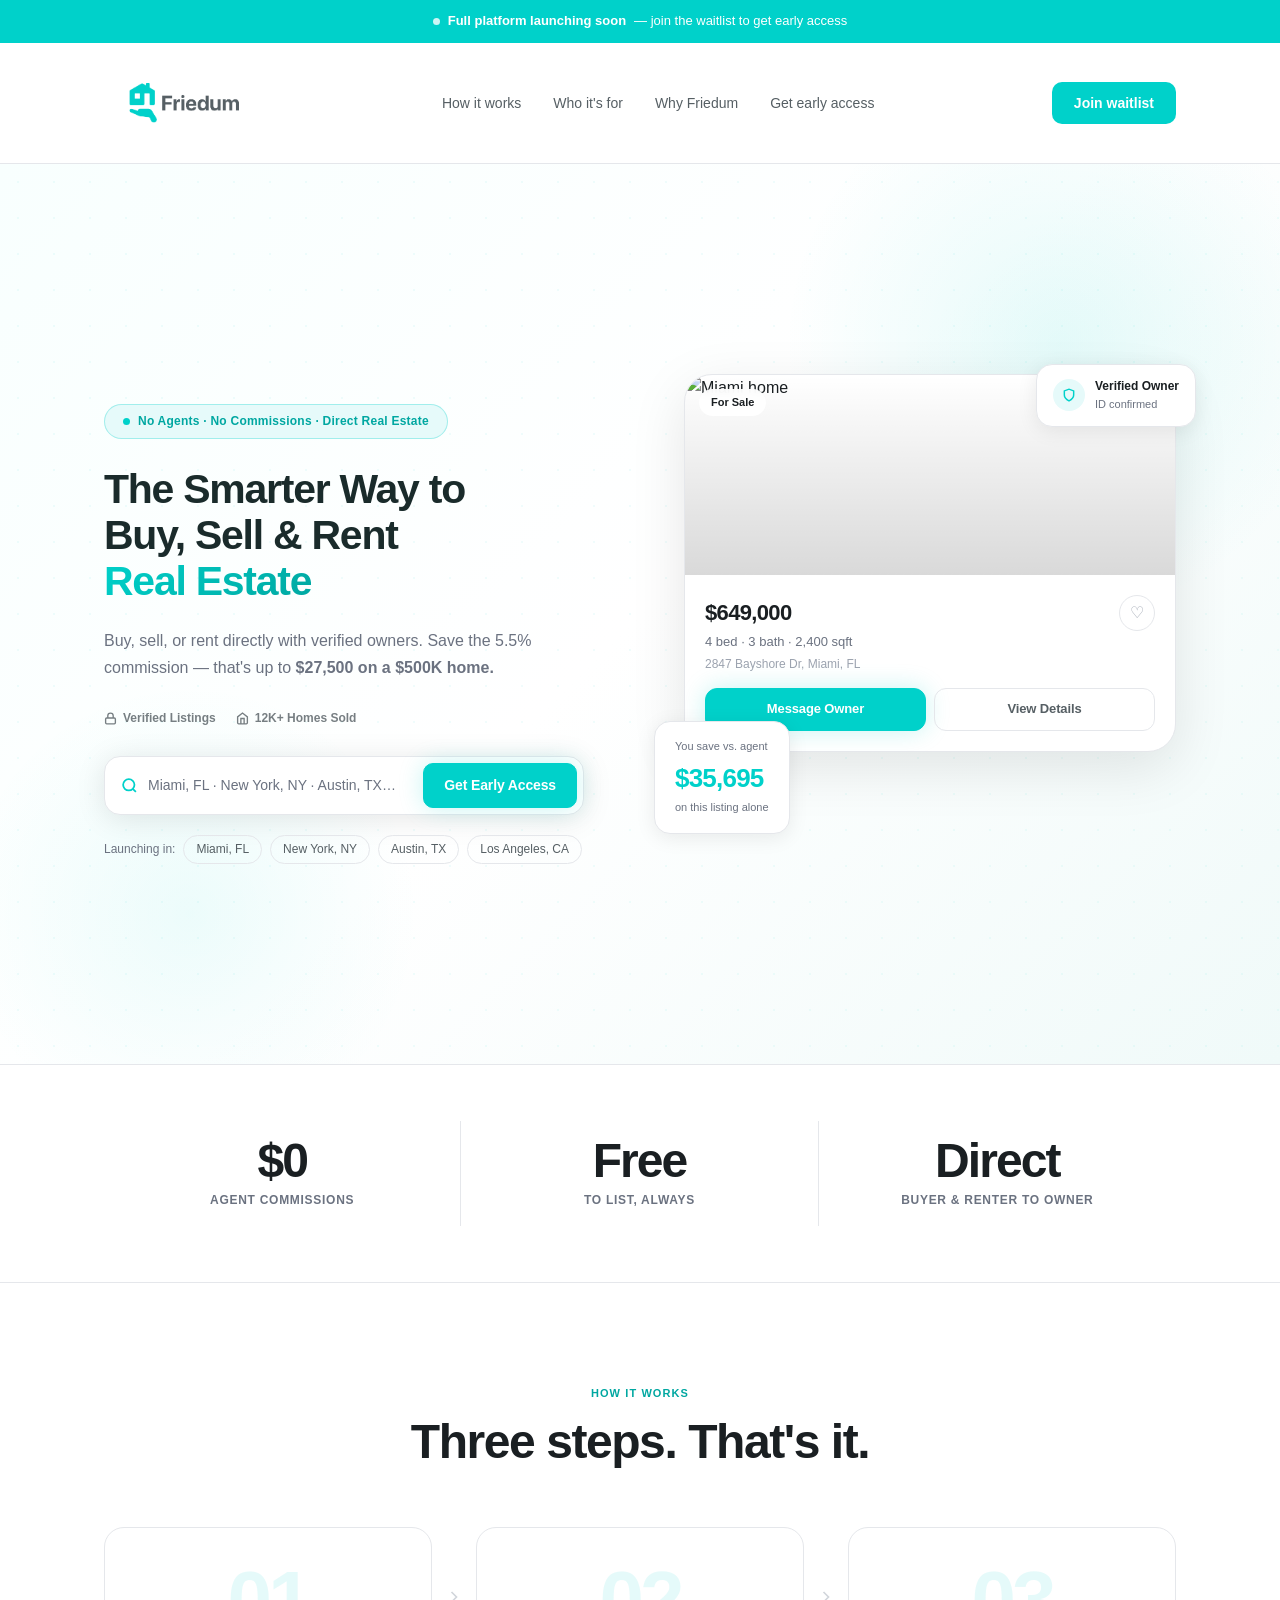
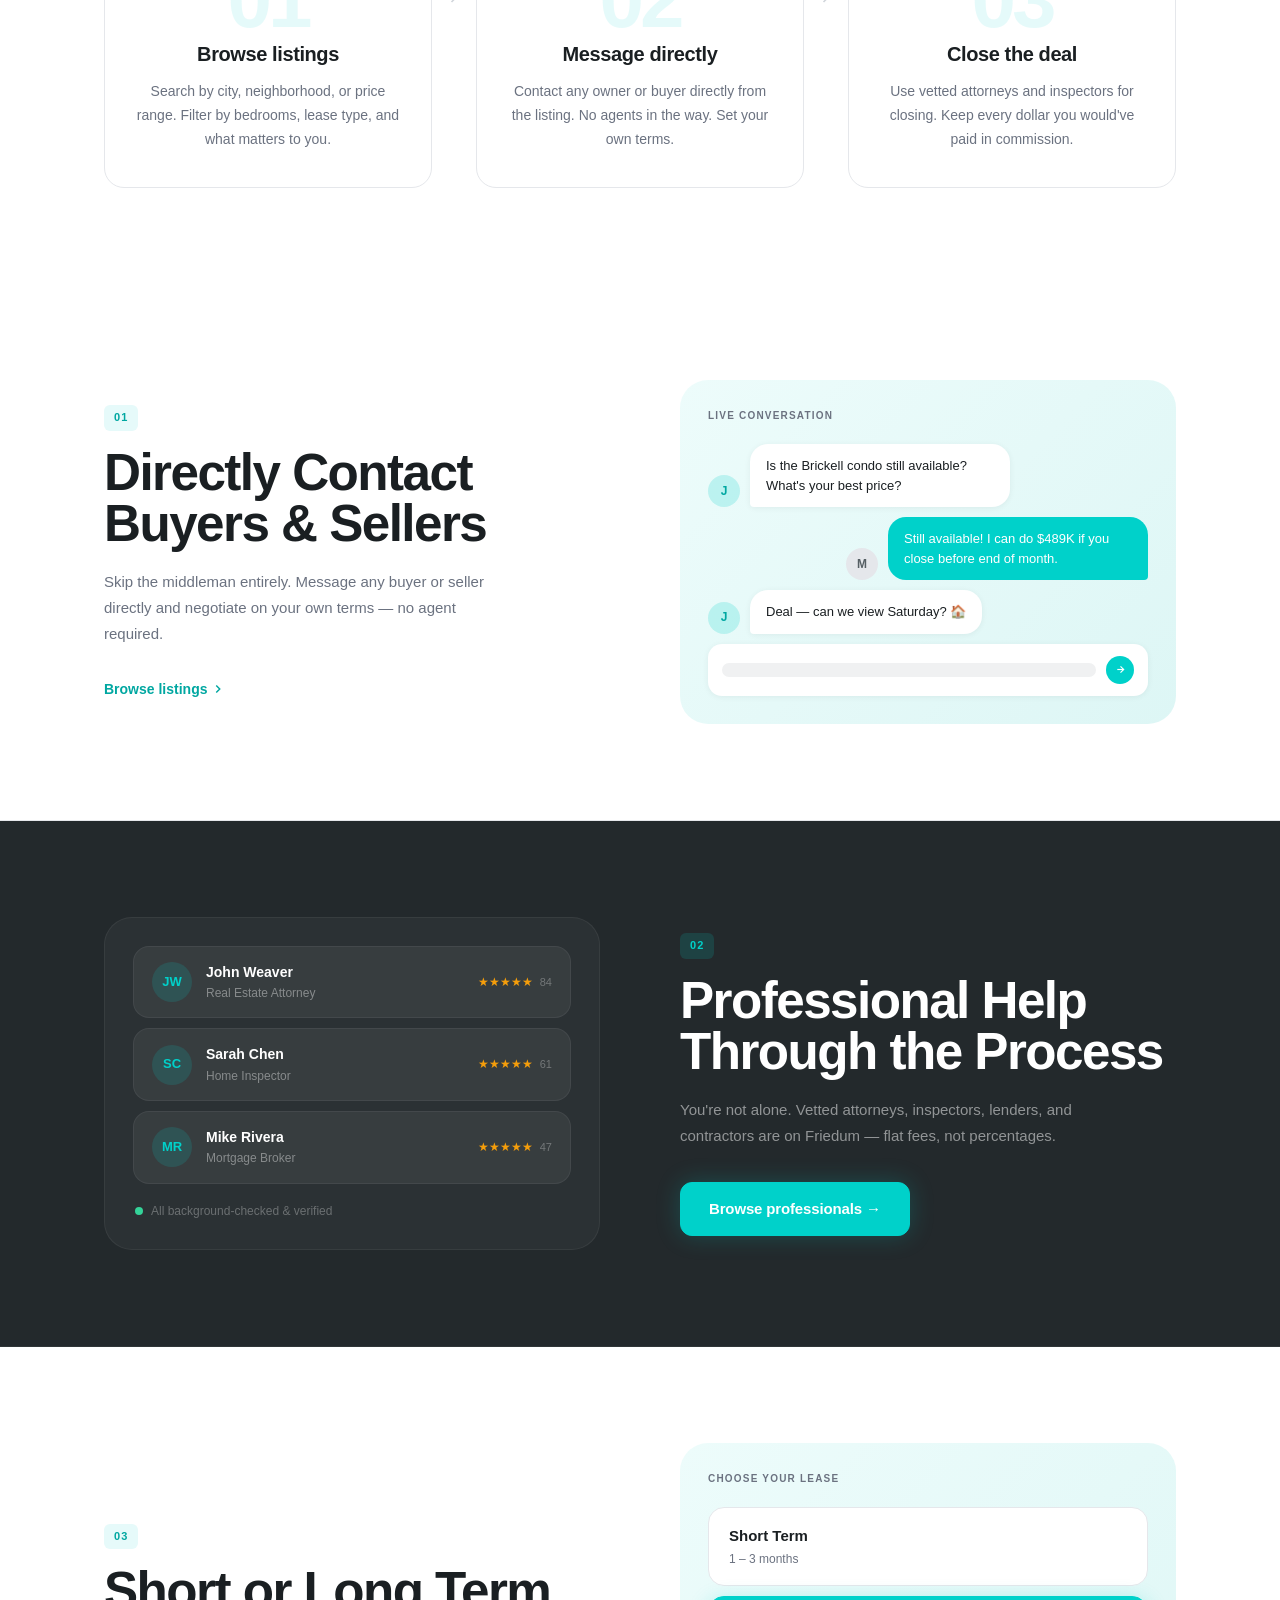
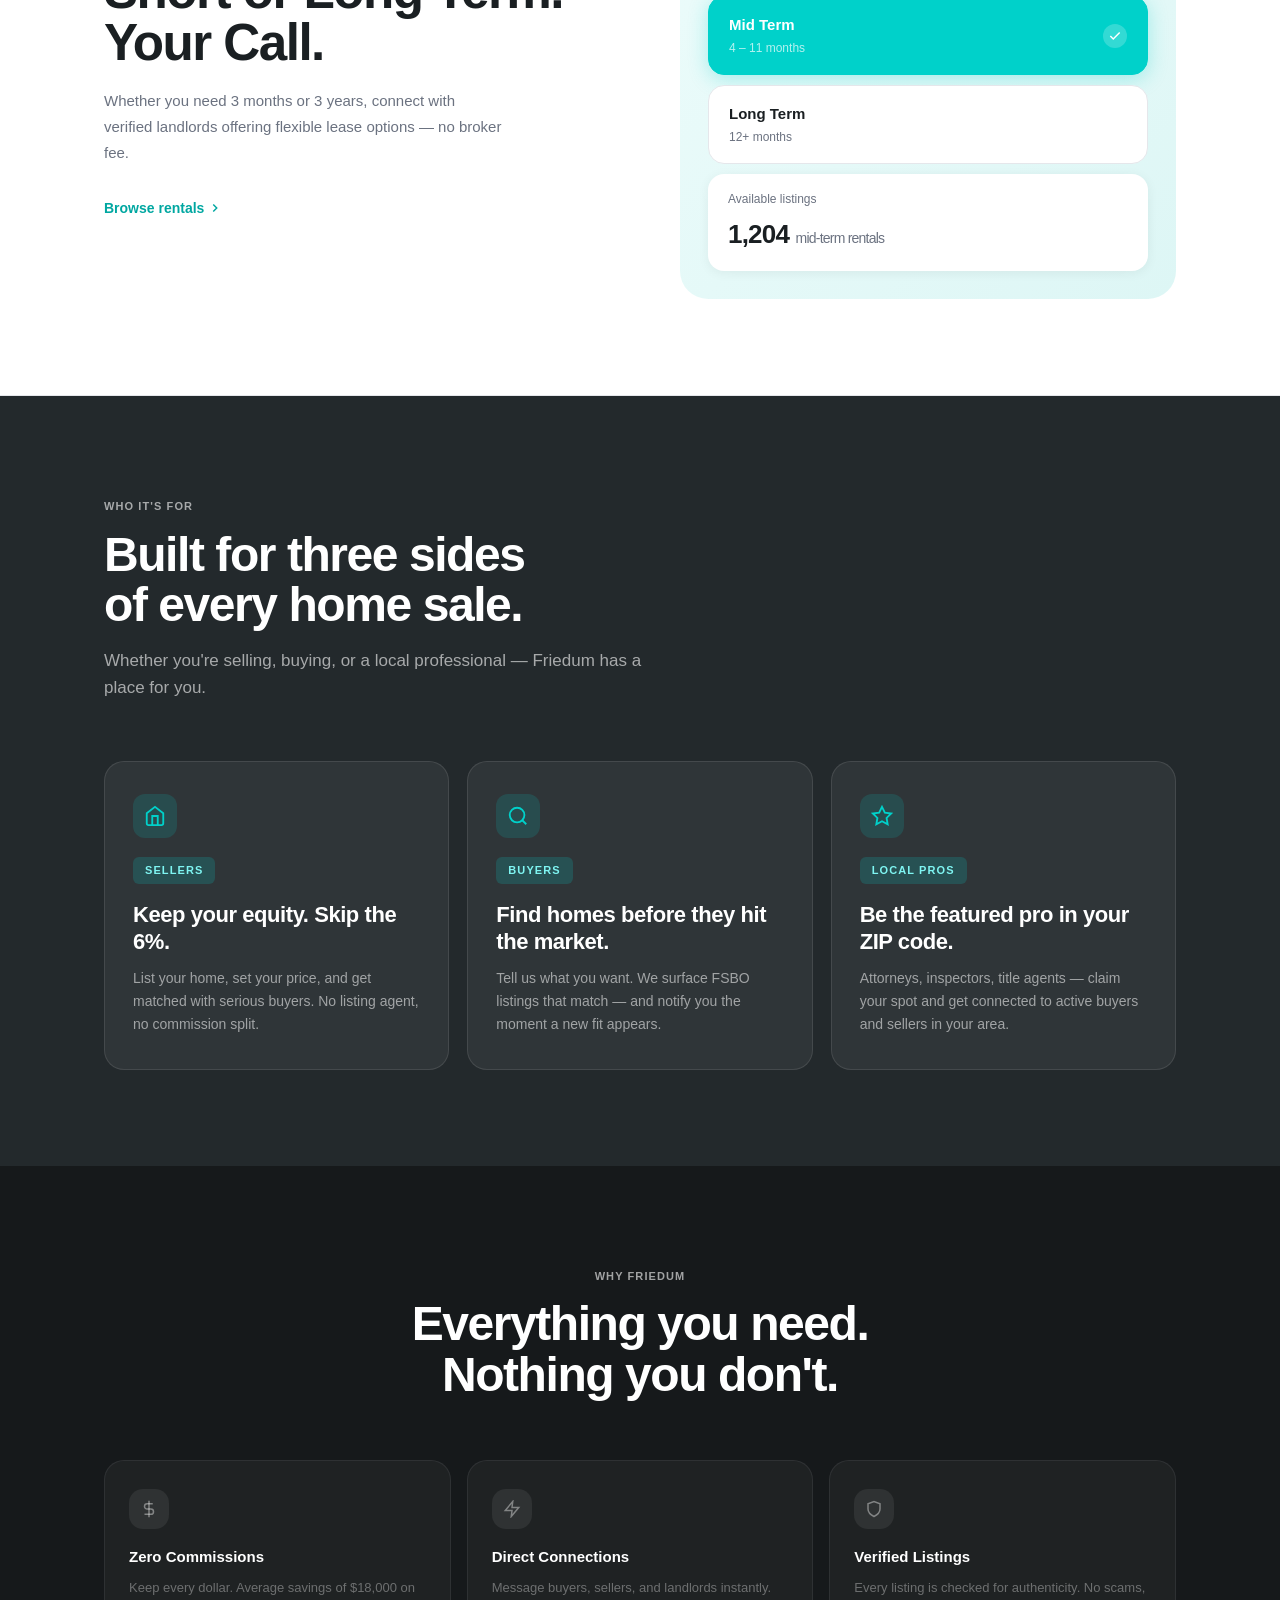
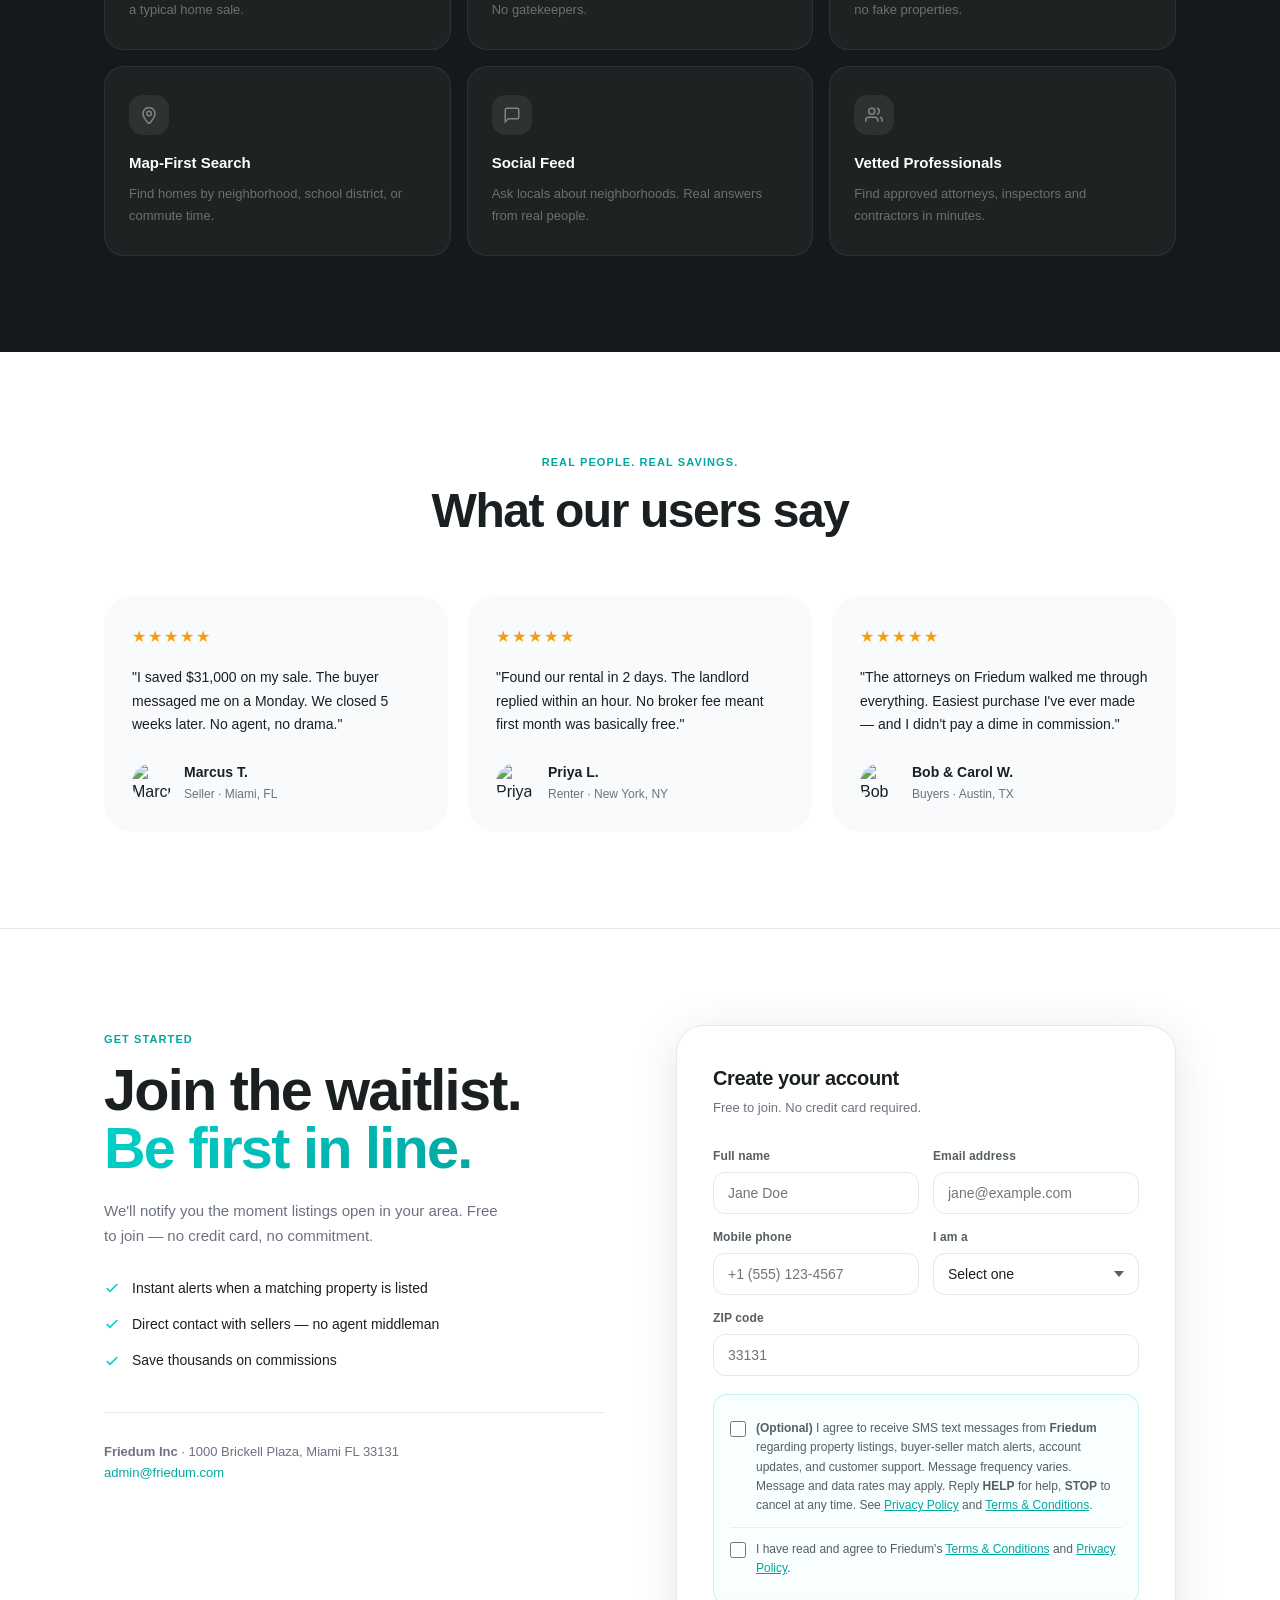
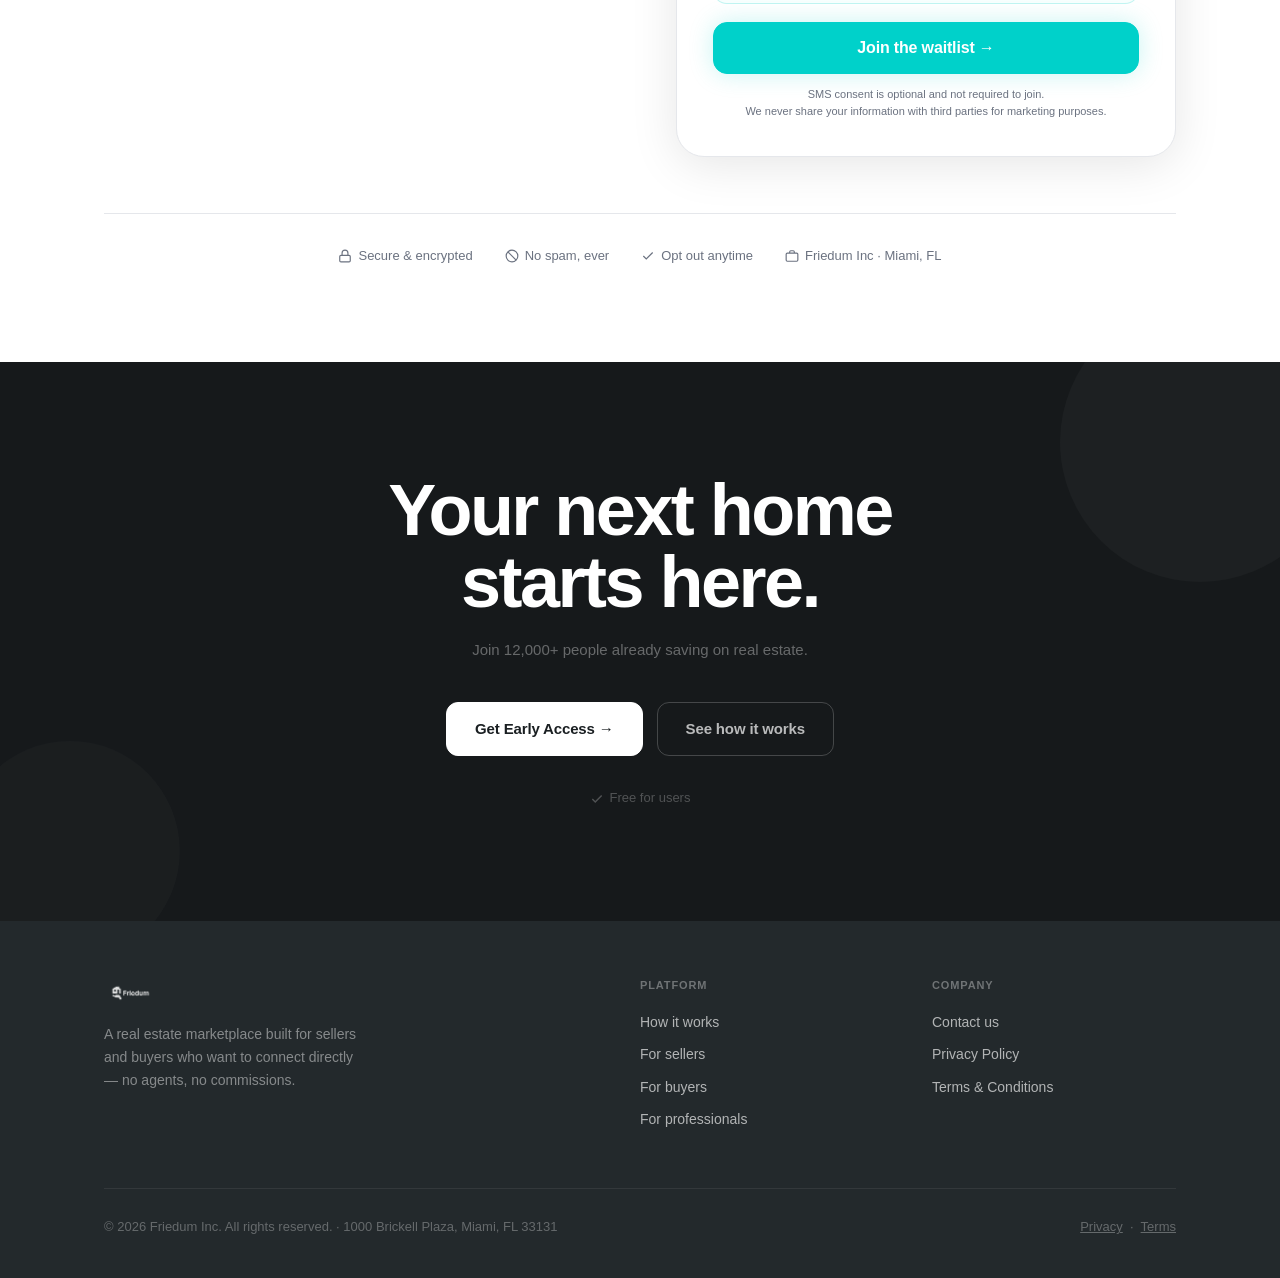
==== commit ade6b742: "Update stats bar copy and increase logo size - Stats: $0 Agent Commissions / Free To List Always / D" ====
--- a/index.html
+++ b/index.html
@@ -6,7 +6,7 @@
   <title>Friedum — The Smarter Way to Buy, Sell & Rent Real Estate</title>
   <meta name="description" content="Buy, sell, or rent directly with verified owners. Save the 5.5% commission — no agents, no middlemen. Friedum is a new kind of real estate marketplace." />
   <link rel="icon" type="image/svg+xml" href="favicon.svg" />
-  <link rel="stylesheet" href="styles.css" />
+  <link rel="stylesheet" href="assets/css/styles.css" />
 </head>
 <body>
 
@@ -20,7 +20,7 @@
   <header class="nav" id="nav">
     <div class="nav-inner container">
       <a href="/" class="logo">
-        <img src="logo.png" alt="Friedum" class="logo-img" />
+        <img src="assets/img/logo.png" alt="Friedum" class="logo-img" />
       </a>
       <nav class="nav-links">
         <a href="#how-it-works">How it works</a>
@@ -140,16 +140,16 @@
     <div class="container">
       <div class="stats-grid">
         <div class="stat">
-          <div class="stat-num">6,247</div>
-          <div class="stat-label">Active Listings</div>
+          <div class="stat-num">$0</div>
+          <div class="stat-label">Agent Commissions</div>
         </div>
         <div class="stat">
-          <div class="stat-num">$0</div>
-          <div class="stat-label">In Commissions</div>
+          <div class="stat-num">Free</div>
+          <div class="stat-label">To List, Always</div>
         </div>
         <div class="stat">
-          <div class="stat-num">12K+</div>
-          <div class="stat-label">Happy Users</div>
+          <div class="stat-num">Direct</div>
+          <div class="stat-label">Buyer &amp; Renter to Owner</div>
         </div>
       </div>
     </div>
@@ -588,7 +588,7 @@
     <div class="container">
       <div class="footer-grid">
         <div>
-          <img src="logo.png" alt="Friedum" class="footer-logo-img" />
+          <img src="assets/img/logo.png" alt="Friedum" class="footer-logo-img" />
           <p class="footer-desc">A real estate marketplace built for sellers and buyers who want to connect directly — no agents, no commissions.</p>
         </div>
         <div class="footer-col">
@@ -616,6 +616,6 @@
     </div>
   </footer>
 
-  <script src="script.js"></script>
+  <script src="assets/js/script.js"></script>
 </body>
 </html>
--- a/assets/css/styles.css
+++ b/assets/css/styles.css
@@ -0,0 +1,1273 @@
+/* ═══════════════════════════════════════════════════════════════
+   Friedum Landing Page
+   Brand: Teal #00D1CA · Charcoal #565F64 · SF Pro
+   ═══════════════════════════════════════════════════════════════ */
+
+:root {
+  --teal:        #00D1CA;
+  --teal-dark:   #00a7a1;
+  --teal-light:  #e6fafa;
+  --charcoal:    #565F64;
+  --charcoal-dk: #23292c;
+  --charcoal-900:#16191b;
+  --text:        #1a1f22;
+  --text-soft:   #6b7280;
+  --border:      #e5e7eb;
+  --white:       #ffffff;
+  --light-gray:  #f5f4f5;
+  --font: -apple-system, BlinkMacSystemFont, "SF Pro Display", "SF Pro Text",
+          "Helvetica Neue", Arial, sans-serif;
+}
+
+/* ── Reset ── */
+*, *::before, *::after { box-sizing: border-box; margin: 0; padding: 0; }
+html { scroll-behavior: smooth; }
+body {
+  font-family: var(--font);
+  font-size: 16px;
+  line-height: 1.6;
+  color: var(--text);
+  background: var(--white);
+  -webkit-font-smoothing: antialiased;
+  overflow-x: hidden;
+}
+img { display: block; max-width: 100%; }
+a { color: inherit; text-decoration: none; }
+
+.container {
+  max-width: 1120px;
+  margin: 0 auto;
+  padding: 0 24px;
+}
+
+/* ── Launch Banner ── */
+.launch-banner {
+  background: var(--teal);
+  color: var(--white);
+  text-align: center;
+  padding: 11px 24px;
+  font-size: 13px;
+  font-weight: 500;
+  display: flex;
+  align-items: center;
+  justify-content: center;
+  gap: 8px;
+}
+.launch-dot {
+  width: 7px; height: 7px;
+  background: rgba(255,255,255,0.8);
+  border-radius: 50%;
+  flex-shrink: 0;
+  animation: pulse 2s infinite;
+}
+@keyframes pulse {
+  0%,100%{opacity:1;transform:scale(1)}
+  50%{opacity:0.5;transform:scale(1.3)}
+}
+
+/* ── Navigation ── */
+.nav {
+  position: sticky;
+  top: 0;
+  z-index: 100;
+  background: rgba(255,255,255,0.92);
+  border-bottom: 1px solid var(--border);
+  backdrop-filter: blur(12px);
+  -webkit-backdrop-filter: blur(12px);
+}
+.nav-inner {
+  display: flex;
+  align-items: center;
+  justify-content: space-between;
+  padding: 12px 24px;
+}
+.logo-img { height: 96px; width: auto; }
+.nav-links {
+  display: flex;
+  gap: 32px;
+  font-size: 14px;
+  font-weight: 500;
+  color: var(--charcoal);
+}
+.nav-links a { transition: color 0.18s; }
+.nav-links a:hover { color: var(--teal-dark); opacity: 1; }
+.nav-cta {
+  background: var(--teal);
+  color: var(--white);
+  padding: 10px 22px;
+  border-radius: 10px;
+  font-size: 14px;
+  font-weight: 600;
+  transition: background 0.18s, transform 0.15s;
+  white-space: nowrap;
+}
+.nav-cta:hover {
+  background: var(--teal-dark);
+  transform: translateY(-1px);
+  opacity: 1;
+}
+.nav-mobile-btn {
+  display: none;
+  flex-direction: column;
+  gap: 5px;
+  background: none;
+  border: none;
+  cursor: pointer;
+  padding: 4px;
+}
+.nav-mobile-btn span {
+  display: block;
+  width: 22px;
+  height: 2px;
+  background: var(--charcoal);
+  border-radius: 2px;
+  transition: 0.2s;
+}
+
+/* ── Buttons ── */
+.btn {
+  display: inline-flex;
+  align-items: center;
+  justify-content: center;
+  gap: 6px;
+  padding: 14px 28px;
+  font-family: var(--font);
+  font-size: 15px;
+  font-weight: 600;
+  border-radius: 12px;
+  border: 1.5px solid transparent;
+  cursor: pointer;
+  transition: all 0.18s;
+  letter-spacing: -0.01em;
+  text-decoration: none;
+}
+.btn-primary {
+  background: var(--teal);
+  color: var(--white);
+  border-color: var(--teal);
+  box-shadow: 0 0 24px rgba(0,209,202,0.22);
+}
+.btn-primary:hover {
+  background: var(--teal-dark);
+  border-color: var(--teal-dark);
+  transform: translateY(-1px);
+  box-shadow: 0 0 36px rgba(0,209,202,0.38);
+  opacity: 1;
+}
+.btn-outline {
+  background: transparent;
+  color: var(--charcoal);
+  border-color: var(--border);
+}
+.btn-outline:hover {
+  border-color: var(--teal);
+  color: var(--teal-dark);
+  opacity: 1;
+}
+.btn-white {
+  background: var(--white);
+  color: var(--text);
+  border-color: var(--white);
+  font-weight: 700;
+}
+.btn-white:hover {
+  background: rgba(255,255,255,0.92);
+  transform: translateY(-1px);
+  opacity: 1;
+}
+.btn-ghost {
+  background: transparent;
+  color: rgba(255,255,255,0.7);
+  border-color: rgba(255,255,255,0.2);
+}
+.btn-ghost:hover {
+  background: rgba(255,255,255,0.08);
+  color: white;
+  opacity: 1;
+}
+.btn-full {
+  width: 100%;
+  padding: 16px 28px;
+  font-size: 16px;
+  border-radius: 14px;
+}
+
+/* ── Eyebrows / tags ── */
+.eyebrow {
+  display: inline-block;
+  font-size: 11px;
+  font-weight: 700;
+  letter-spacing: 0.1em;
+  text-transform: uppercase;
+  color: var(--teal-dark);
+  margin-bottom: 14px;
+}
+.eyebrow-light { color: rgba(255,255,255,0.6); }
+.eyebrow-num {
+  display: inline-block;
+  font-size: 11px;
+  font-weight: 700;
+  letter-spacing: 0.1em;
+  text-transform: uppercase;
+  color: var(--teal-dark);
+  margin-bottom: 14px;
+  background: var(--teal-light);
+  border-radius: 6px;
+  padding: 4px 10px;
+}
+.eyebrow-num-dark { background: rgba(0,209,202,0.15); color: var(--teal); }
+
+/* ── Section layout ── */
+.section { padding: 96px 0; }
+.section-white { background: var(--white); }
+.section-dark { background: var(--charcoal-dk); }
+.section-darkest { background: var(--charcoal-900); }
+.section-light-gray { background: var(--light-gray); }
+.section-signup-border { border-top: 1px solid var(--border); }
+
+.section-head { margin-bottom: 60px; }
+.section-head.center { text-align: center; }
+
+.section-title {
+  font-size: clamp(28px, 4.5vw, 48px);
+  font-weight: 900;
+  letter-spacing: -0.03em;
+  line-height: 1.05;
+  color: var(--text);
+  margin-bottom: 16px;
+}
+.section-title-light { color: var(--white); }
+.section-sub { font-size: 17px; color: var(--text-soft); max-width: 560px; line-height: 1.6; }
+.section-sub-light { color: rgba(255,255,255,0.6); }
+
+/* ── HERO ── */
+.hero {
+  position: relative;
+  min-height: 100vh;
+  display: flex;
+  align-items: center;
+  overflow: hidden;
+  background: linear-gradient(135deg, #f8fffe 0%, #ffffff 50%, #f0faf9 100%);
+  padding: 100px 0 60px;
+}
+.hero-dots {
+  position: absolute;
+  inset: 0;
+  opacity: 0.18;
+  background-image: radial-gradient(circle, rgba(0,209,202,0.30) 1px, transparent 1px);
+  background-size: 36px 36px;
+  pointer-events: none;
+}
+.hero-blob {
+  position: absolute;
+  border-radius: 50%;
+  pointer-events: none;
+}
+.hero-blob-tr {
+  top: -120px; right: -80px;
+  width: 600px; height: 600px;
+  background: radial-gradient(circle, rgba(0,209,202,0.10) 0%, transparent 65%);
+}
+.hero-blob-bl {
+  bottom: -100px; left: -60px;
+  width: 500px; height: 500px;
+  background: radial-gradient(circle, rgba(0,209,202,0.07) 0%, transparent 65%);
+}
+.hero-inner {
+  position: relative;
+  z-index: 10;
+  display: grid;
+  grid-template-columns: 1fr 1fr;
+  gap: 48px;
+  align-items: center;
+  width: 100%;
+}
+.hero-badge {
+  display: inline-flex;
+  align-items: center;
+  gap: 8px;
+  background: var(--teal-light);
+  color: var(--teal-dark);
+  border: 1px solid rgba(0,209,202,0.3);
+  border-radius: 100px;
+  padding: 7px 18px;
+  font-size: 12px;
+  font-weight: 600;
+  letter-spacing: 0.02em;
+  margin-bottom: 28px;
+}
+.hero-badge-dot {
+  width: 7px; height: 7px;
+  background: var(--teal);
+  border-radius: 50%;
+  flex-shrink: 0;
+  animation: pulse 2s infinite;
+}
+.hero-title {
+  font-size: clamp(28px, 3.2vw, 48px);
+  font-weight: 900;
+  letter-spacing: -0.03em;
+  line-height: 1.12;
+  color: #1a2b2b;
+  margin-bottom: 24px;
+}
+.hero-title-gradient {
+  background: linear-gradient(135deg, #00D1CA 0%, #00a7a1 100%);
+  -webkit-background-clip: text;
+  -webkit-text-fill-color: transparent;
+  background-clip: text;
+}
+.hero-sub {
+  font-size: 16px;
+  color: var(--text-soft);
+  max-width: 440px;
+  margin-bottom: 28px;
+  line-height: 1.65;
+}
+.hero-badges-row {
+  display: flex;
+  gap: 20px;
+  margin-bottom: 28px;
+}
+.hero-trust-item {
+  display: flex;
+  align-items: center;
+  gap: 6px;
+  font-size: 12px;
+  font-weight: 600;
+  color: var(--charcoal);
+  opacity: 0.8;
+}
+.hero-search {
+  display: flex;
+  align-items: center;
+  background: var(--white);
+  border-radius: 16px;
+  box-shadow: 0 4px 30px rgba(0,0,0,0.10);
+  border: 1px solid var(--border);
+  padding: 6px 6px 6px 16px;
+  gap: 8px;
+  max-width: 480px;
+  margin-bottom: 20px;
+}
+.hero-search-inner {
+  display: flex;
+  align-items: center;
+  gap: 10px;
+  flex: 1;
+}
+.hero-search-placeholder {
+  font-size: 14px;
+  color: var(--text-soft);
+  white-space: nowrap;
+  overflow: hidden;
+  text-overflow: ellipsis;
+}
+.hero-search-btn {
+  padding: 10px 20px;
+  font-size: 14px;
+  border-radius: 10px;
+  white-space: nowrap;
+  flex-shrink: 0;
+}
+.hero-popular {
+  display: flex;
+  align-items: center;
+  gap: 8px;
+  flex-wrap: wrap;
+}
+.hero-popular-label { font-size: 12px; color: var(--text-soft); }
+.hero-popular-tag {
+  font-size: 12px;
+  font-weight: 500;
+  color: var(--charcoal);
+  border: 1px solid var(--border);
+  border-radius: 100px;
+  padding: 4px 12px;
+  cursor: pointer;
+  transition: border-color 0.18s, color 0.18s;
+}
+.hero-popular-tag:hover { border-color: var(--teal); color: var(--teal-dark); }
+
+/* ── Hero card ── */
+.hero-card-wrap {
+  position: relative;
+  height: 560px;
+}
+.hero-card {
+  position: absolute;
+  top: 20px; left: 20px; right: 0;
+  background: var(--white);
+  border-radius: 28px;
+  box-shadow: 0 16px 56px rgba(0,0,0,0.10);
+  border: 1px solid var(--border);
+  overflow: hidden;
+  animation: float 5s ease-in-out infinite;
+}
+@keyframes float {
+  0%,100%{transform:translateY(0)}
+  50%{transform:translateY(-10px)}
+}
+.hero-card-img {
+  position: relative;
+  height: 200px;
+  overflow: hidden;
+}
+.hero-card-img img {
+  width: 100%; height: 100%;
+  object-fit: cover;
+}
+.hero-card-img-overlay {
+  position: absolute;
+  inset: 0;
+  background: linear-gradient(to top, rgba(0,0,0,0.15), transparent);
+}
+.hero-card-badge-for-sale,
+.hero-card-badge-commission {
+  position: absolute;
+  top: 14px;
+  font-size: 11px;
+  font-weight: 700;
+  padding: 5px 12px;
+  border-radius: 100px;
+}
+.hero-card-badge-for-sale {
+  left: 14px;
+  background: rgba(255,255,255,0.9);
+  color: var(--text);
+  backdrop-filter: blur(4px);
+}
+.hero-card-badge-commission {
+  right: 14px;
+  background: rgba(0,209,202,0.9);
+  color: var(--white);
+  backdrop-filter: blur(4px);
+}
+.hero-card-body { padding: 20px; }
+.hero-card-price-row {
+  display: flex;
+  align-items: flex-start;
+  justify-content: space-between;
+  margin-bottom: 14px;
+}
+.hero-card-price {
+  font-size: 22px;
+  font-weight: 900;
+  color: var(--text);
+  letter-spacing: -0.03em;
+}
+.hero-card-specs { font-size: 13px; color: var(--text-soft); margin-top: 2px; }
+.hero-card-addr { font-size: 12px; color: #9ca3af; margin-top: 2px; }
+.hero-card-heart {
+  width: 36px; height: 36px;
+  border-radius: 50%;
+  border: 1px solid var(--border);
+  background: none;
+  cursor: pointer;
+  font-size: 16px;
+  color: #9ca3af;
+  display: flex; align-items: center; justify-content: center;
+  transition: color 0.18s;
+}
+.hero-card-heart:hover { color: #ef4444; }
+.hero-card-btns { display: flex; gap: 8px; }
+.hero-card-btn-msg, .hero-card-btn-view {
+  flex: 1;
+  padding: 10px;
+  font-size: 13px;
+  border-radius: 12px;
+}
+/* Float chips */
+.hero-chip {
+  position: absolute;
+  background: var(--white);
+  border-radius: 16px;
+  box-shadow: 0 4px 20px rgba(0,0,0,0.08);
+  border: 1px solid var(--border);
+}
+.hero-chip-savings {
+  bottom: 80px; left: -10px;
+  padding: 16px 20px;
+  animation: float 5s ease-in-out infinite;
+  animation-delay: 1.5s;
+}
+.hero-chip-label { font-size: 11px; color: var(--text-soft); font-weight: 500; margin-bottom: 2px; }
+.hero-chip-value { font-size: 26px; font-weight: 900; color: var(--teal); letter-spacing: -0.03em; }
+.hero-chip-sub { font-size: 11px; color: var(--text-soft); }
+.hero-chip-verified {
+  top: 10px; right: -20px;
+  padding: 12px 16px;
+  display: flex;
+  align-items: center;
+  gap: 10px;
+  animation: float 5s ease-in-out infinite;
+  animation-delay: 0.8s;
+}
+.hero-chip-icon {
+  width: 32px; height: 32px;
+  border-radius: 50%;
+  background: var(--teal-light);
+  display: flex; align-items: center; justify-content: center;
+  flex-shrink: 0;
+}
+.hero-chip-verified-title { font-size: 12px; font-weight: 700; color: var(--text); }
+.hero-chip-verified-sub { font-size: 11px; color: var(--text-soft); }
+
+/* ── Stats Bar ── */
+.stats-bar {
+  padding: 56px 0;
+  border-top: 1px solid var(--border);
+  border-bottom: 1px solid var(--border);
+  background: var(--white);
+}
+.stats-grid {
+  display: grid;
+  grid-template-columns: repeat(3, 1fr);
+  text-align: center;
+}
+.stat { padding: 16px 20px; border-right: 1px solid var(--border); }
+.stat:last-child { border-right: none; }
+.stat-num {
+  font-size: 48px;
+  font-weight: 900;
+  letter-spacing: -0.04em;
+  color: var(--text);
+  line-height: 1;
+  margin-bottom: 6px;
+}
+.stat-label {
+  font-size: 12px;
+  color: var(--text-soft);
+  font-weight: 600;
+  text-transform: uppercase;
+  letter-spacing: 0.06em;
+}
+
+/* ── How it works ── */
+.steps {
+  display: grid;
+  grid-template-columns: 1fr auto 1fr auto 1fr;
+  align-items: start;
+  gap: 0;
+  margin-top: 0;
+}
+.step {
+  background: var(--white);
+  border: 1px solid var(--border);
+  border-radius: 20px;
+  padding: 32px 28px 36px;
+  text-align: center;
+  transition: transform 0.2s, box-shadow 0.2s;
+}
+.step:hover { transform: translateY(-4px); box-shadow: 0 12px 40px rgba(0,0,0,0.08); }
+.step-ghost-num {
+  font-size: 80px;
+  font-weight: 900;
+  color: rgba(0,209,202,0.10);
+  line-height: 1;
+  margin-bottom: 8px;
+  letter-spacing: -0.05em;
+}
+.step-title {
+  font-size: 20px;
+  font-weight: 800;
+  letter-spacing: -0.02em;
+  color: var(--text);
+  margin-bottom: 10px;
+  margin-top: -10px;
+}
+.step-text { font-size: 14px; color: var(--text-soft); line-height: 1.7; }
+.step-arrow {
+  display: flex;
+  align-items: flex-start;
+  padding-top: 60px;
+  padding-left: 12px;
+  padding-right: 12px;
+}
+
+/* ── Feature sections ── */
+.feature-row { border-bottom: 1px solid rgba(255,255,255,0.06); }
+.feature-row.section-white { border-bottom: 1px solid var(--border); }
+.feature-grid {
+  display: grid;
+  grid-template-columns: 1fr 1fr;
+  gap: 80px;
+  align-items: center;
+}
+.feature-grid-reverse .feature-copy { order: 2; }
+.feature-grid-reverse .feature-visual { order: 1; }
+
+.feature-copy .eyebrow-num { margin-bottom: 16px; }
+.feature-title {
+  font-size: clamp(34px, 4vw, 54px);
+  font-weight: 900;
+  letter-spacing: -0.03em;
+  line-height: 1.0;
+  color: var(--text);
+  margin-bottom: 20px;
+}
+.feature-title-dark { color: var(--white); }
+.feature-body {
+  font-size: 15px;
+  color: var(--text-soft);
+  line-height: 1.75;
+  max-width: 400px;
+  margin-bottom: 28px;
+}
+.feature-body-dark { color: rgba(255,255,255,0.5); }
+.feature-link {
+  display: inline-flex;
+  align-items: center;
+  gap: 4px;
+  font-size: 14px;
+  font-weight: 600;
+  color: var(--teal-dark);
+  transition: gap 0.18s, opacity 0.18s;
+}
+.feature-link:hover { gap: 8px; opacity: 0.8; }
+.feature-cta-btn { margin-top: 4px; }
+
+/* Chat visual */
+.feature-visual {
+  border-radius: 28px;
+  padding: 28px;
+  background: linear-gradient(135deg, #edfcfb 0%, #ddf6f5 100%);
+}
+.feature-visual-label {
+  font-size: 10px;
+  font-weight: 700;
+  letter-spacing: 0.12em;
+  text-transform: uppercase;
+  color: var(--text-soft);
+  margin-bottom: 20px;
+}
+.chat-msg { display: flex; gap: 10px; align-items: flex-end; margin-bottom: 10px; }
+.chat-msg-right { flex-direction: row-reverse; }
+.chat-avatar {
+  width: 32px; height: 32px;
+  border-radius: 50%;
+  display: flex; align-items: center; justify-content: center;
+  font-size: 12px;
+  font-weight: 700;
+  flex-shrink: 0;
+}
+.chat-avatar-teal { background: rgba(0,209,202,0.2); color: var(--teal-dark); }
+.chat-avatar-gray { background: #e5e7eb; color: var(--charcoal); }
+.chat-bubble {
+  border-radius: 18px;
+  padding: 12px 16px;
+  font-size: 13px;
+  line-height: 1.5;
+  max-width: 260px;
+}
+.chat-bubble-white { background: var(--white); color: var(--text); border-bottom-left-radius: 4px; box-shadow: 0 1px 6px rgba(0,0,0,0.06); }
+.chat-bubble-teal { background: var(--teal); color: var(--white); border-bottom-right-radius: 4px; }
+.chat-input-mock {
+  display: flex;
+  align-items: center;
+  gap: 10px;
+  background: var(--white);
+  border-radius: 14px;
+  padding: 12px 14px;
+  margin-top: 8px;
+  box-shadow: 0 1px 6px rgba(0,0,0,0.06);
+}
+.chat-input-line { flex: 1; height: 14px; background: #f0f1f2; border-radius: 7px; }
+.chat-send-btn {
+  width: 28px; height: 28px;
+  border-radius: 50%;
+  background: var(--teal);
+  display: flex; align-items: center; justify-content: center;
+  flex-shrink: 0;
+}
+
+/* Pros visual */
+.feature-pros {
+  background: rgba(255,255,255,0.04);
+  border: 1px solid rgba(255,255,255,0.06);
+  space-y: 12px;
+}
+.pro-card {
+  display: flex;
+  align-items: center;
+  gap: 14px;
+  background: rgba(255,255,255,0.06);
+  border: 1px solid rgba(255,255,255,0.06);
+  border-radius: 16px;
+  padding: 14px 18px;
+  margin-bottom: 10px;
+  transition: background 0.2s;
+  cursor: pointer;
+}
+.pro-card:hover { background: rgba(255,255,255,0.10); }
+.pro-avatar {
+  width: 40px; height: 40px;
+  border-radius: 50%;
+  background: rgba(0,209,202,0.15);
+  color: var(--teal);
+  font-size: 13px;
+  font-weight: 700;
+  display: flex; align-items: center; justify-content: center;
+  flex-shrink: 0;
+}
+.pro-info { flex: 1; }
+.pro-name { font-size: 14px; font-weight: 700; color: var(--white); }
+.pro-role { font-size: 12px; color: rgba(255,255,255,0.4); margin-top: 1px; }
+.pro-stars {
+  font-size: 12px;
+  color: #f59e0b;
+  white-space: nowrap;
+}
+.pro-stars span { color: rgba(255,255,255,0.3); font-size: 11px; margin-left: 3px; }
+.pro-verified-note {
+  display: flex;
+  align-items: center;
+  gap: 8px;
+  font-size: 12px;
+  color: rgba(255,255,255,0.3);
+  padding: 8px 0 0 2px;
+  font-weight: 500;
+}
+.pro-verified-dot {
+  width: 8px; height: 8px;
+  border-radius: 50%;
+  background: #34d399;
+  flex-shrink: 0;
+}
+
+/* Lease visual */
+.feature-lease { background: linear-gradient(135deg, #edfcfb 0%, #ddf6f5 100%); }
+.lease-option {
+  display: flex;
+  align-items: center;
+  justify-content: space-between;
+  background: var(--white);
+  border: 1px solid var(--border);
+  border-radius: 16px;
+  padding: 16px 20px;
+  margin-bottom: 10px;
+  transition: all 0.2s;
+}
+.lease-option-active {
+  background: var(--teal);
+  border-color: var(--teal);
+  box-shadow: 0 4px 20px rgba(0,209,202,0.30);
+}
+.lease-key { font-size: 15px; font-weight: 700; color: var(--text); }
+.lease-key-active { color: var(--white); }
+.lease-sub { font-size: 12px; color: var(--text-soft); margin-top: 2px; }
+.lease-sub-active { color: rgba(255,255,255,0.7); }
+.lease-check {
+  width: 24px; height: 24px;
+  border-radius: 50%;
+  background: rgba(255,255,255,0.2);
+  display: flex; align-items: center; justify-content: center;
+}
+.lease-count-card {
+  background: var(--white);
+  border-radius: 16px;
+  padding: 16px 20px;
+  box-shadow: 0 2px 12px rgba(0,0,0,0.06);
+  margin-top: 4px;
+}
+.lease-count-label { font-size: 12px; color: var(--text-soft); margin-bottom: 4px; }
+.lease-count-num { font-size: 26px; font-weight: 900; color: var(--text); letter-spacing: -0.03em; }
+.lease-count-num span { font-size: 14px; font-weight: 400; color: var(--text-soft); }
+
+/* ── Who it's for ── */
+.for-you-cards {
+  display: grid;
+  grid-template-columns: repeat(3, 1fr);
+  gap: 18px;
+  margin-top: 16px;
+}
+.for-you-card {
+  background: rgba(255,255,255,0.06);
+  border: 1px solid rgba(255,255,255,0.10);
+  border-radius: 20px;
+  padding: 32px 28px;
+  transition: background 0.2s;
+}
+.for-you-card:hover { background: rgba(255,255,255,0.10); }
+.for-you-icon {
+  width: 44px; height: 44px;
+  background: rgba(0,209,202,0.15);
+  border-radius: 12px;
+  display: flex; align-items: center; justify-content: center;
+  color: var(--teal);
+  margin-bottom: 18px;
+}
+.for-you-tag {
+  display: inline-block;
+  background: rgba(0,209,202,0.18);
+  color: #7ff5f2;
+  font-size: 11px;
+  font-weight: 700;
+  letter-spacing: 0.1em;
+  text-transform: uppercase;
+  padding: 5px 12px;
+  border-radius: 6px;
+  margin-bottom: 18px;
+}
+.for-you-title {
+  font-size: 22px;
+  font-weight: 800;
+  letter-spacing: -0.02em;
+  line-height: 1.2;
+  color: var(--white);
+  margin-bottom: 12px;
+}
+.for-you-body { font-size: 14px; color: rgba(255,255,255,0.55); line-height: 1.65; }
+
+/* ── Why Friedum ── */
+.why-grid {
+  display: grid;
+  grid-template-columns: repeat(3, 1fr);
+  gap: 16px;
+}
+.why-card {
+  background: rgba(255,255,255,0.04);
+  border: 1px solid rgba(255,255,255,0.07);
+  border-radius: 20px;
+  padding: 28px 24px;
+  transition: border-color 0.2s, background 0.2s;
+}
+.why-card:hover {
+  border-color: rgba(0,209,202,0.35);
+  background: rgba(255,255,255,0.06);
+}
+.why-icon {
+  width: 40px; height: 40px;
+  border-radius: 14px;
+  background: rgba(255,255,255,0.07);
+  display: flex; align-items: center; justify-content: center;
+  color: rgba(255,255,255,0.4);
+  margin-bottom: 16px;
+  transition: background 0.2s, color 0.2s;
+}
+.why-card:hover .why-icon { background: rgba(0,209,202,0.15); color: var(--teal); }
+.why-title {
+  font-size: 15px;
+  font-weight: 700;
+  color: var(--white);
+  margin-bottom: 8px;
+  transition: color 0.2s;
+}
+.why-card:hover .why-title { color: var(--teal); }
+.why-body { font-size: 13px; color: rgba(255,255,255,0.35); line-height: 1.7; }
+
+/* ── Testimonials ── */
+.testimonials {
+  display: grid;
+  grid-template-columns: repeat(3, 1fr);
+  gap: 20px;
+}
+.testimonial {
+  background: #f9fafb;
+  border-radius: 28px;
+  padding: 28px;
+  display: flex;
+  flex-direction: column;
+}
+.testimonial-stars { font-size: 16px; color: #f59e0b; margin-bottom: 16px; letter-spacing: 2px; }
+.testimonial-quote {
+  font-size: 14px;
+  color: var(--text);
+  line-height: 1.7;
+  flex: 1;
+  margin-bottom: 24px;
+}
+.testimonial-author { display: flex; align-items: center; gap: 12px; }
+.testimonial-avatar { width: 40px; height: 40px; border-radius: 50%; object-fit: cover; }
+.testimonial-name { font-size: 14px; font-weight: 700; color: var(--text); }
+.testimonial-role { font-size: 12px; color: var(--text-soft); margin-top: 1px; }
+
+/* ── Signup / Waitlist ── */
+.signup-grid {
+  display: grid;
+  grid-template-columns: 1fr 1fr;
+  gap: 72px;
+  align-items: start;
+}
+.signup-title {
+  font-size: clamp(36px, 4.5vw, 58px);
+  font-weight: 900;
+  letter-spacing: -0.03em;
+  line-height: 1.0;
+  color: var(--text);
+  margin-bottom: 20px;
+}
+.signup-title-gradient {
+  background: linear-gradient(135deg, #00D1CA 0%, #00a7a1 100%);
+  -webkit-background-clip: text;
+  -webkit-text-fill-color: transparent;
+  background-clip: text;
+}
+.signup-sub {
+  font-size: 15px;
+  color: var(--text-soft);
+  line-height: 1.7;
+  max-width: 400px;
+  margin-bottom: 28px;
+}
+.signup-checklist {
+  list-style: none;
+  display: flex;
+  flex-direction: column;
+  gap: 14px;
+  margin-bottom: 40px;
+}
+.signup-checklist li {
+  display: flex;
+  align-items: center;
+  gap: 12px;
+  font-size: 14px;
+  color: var(--text);
+}
+.signup-checklist svg { flex-shrink: 0; }
+.signup-biz {
+  padding-top: 28px;
+  border-top: 1px solid var(--border);
+  font-size: 13px;
+  color: var(--text-soft);
+  line-height: 1.65;
+}
+.signup-biz a { color: var(--teal-dark); }
+.signup-biz a:hover { text-decoration: underline; }
+
+/* ── Form card ── */
+.form-card {
+  background: var(--white);
+  border-radius: 28px;
+  box-shadow: 0 8px 48px rgba(0,0,0,0.10);
+  border: 1px solid var(--border);
+  padding: 36px;
+}
+.form-card-title {
+  font-size: 20px;
+  font-weight: 800;
+  color: var(--text);
+  letter-spacing: -0.02em;
+  margin-bottom: 4px;
+}
+.form-card-sub {
+  font-size: 13px;
+  color: var(--text-soft);
+  margin-bottom: 28px;
+}
+.form-row {
+  display: grid;
+  grid-template-columns: 1fr 1fr;
+  gap: 14px;
+}
+.form-field {
+  display: flex;
+  flex-direction: column;
+  gap: 6px;
+  margin-bottom: 14px;
+}
+.form-field label {
+  font-size: 12px;
+  font-weight: 600;
+  color: var(--charcoal);
+  letter-spacing: 0.01em;
+}
+.form-field input,
+.form-field select {
+  font-family: var(--font);
+  font-size: 14px;
+  padding: 12px 14px;
+  background: var(--white);
+  color: var(--text);
+  border: 1.5px solid var(--border);
+  border-radius: 12px;
+  transition: border-color 0.18s, box-shadow 0.18s;
+  outline: none;
+}
+.form-field input:focus,
+.form-field select:focus {
+  border-color: var(--teal);
+  box-shadow: 0 0 0 3px rgba(0,209,202,0.12);
+}
+.form-field select {
+  appearance: none;
+  background-image: url("data:image/svg+xml,%3Csvg xmlns='http://www.w3.org/2000/svg' viewBox='0 0 16 10'%3E%3Cpath fill='%23565F64' d='M8 10L0 0h16z'/%3E%3C/svg%3E");
+  background-repeat: no-repeat;
+  background-position: right 14px center;
+  background-size: 10px;
+  padding-right: 38px;
+  cursor: pointer;
+}
+.field-error {
+  font-size: 12px;
+  color: #dc2626;
+  display: none;
+}
+.form-field.has-error input,
+.form-field.has-error select { border-color: #dc2626; }
+.form-field.has-error .field-error { display: block; }
+
+/* Consent block */
+.consent-block {
+  background: #f8fffe;
+  border: 1.5px solid rgba(0,209,202,0.22);
+  border-radius: 14px;
+  padding: 18px 16px;
+  margin: 18px 0;
+}
+.consent-row {
+  display: flex;
+  gap: 10px;
+  align-items: flex-start;
+  font-size: 12px;
+  line-height: 1.6;
+  color: var(--charcoal);
+  cursor: pointer;
+  padding: 6px 0;
+}
+.consent-row + .consent-row {
+  border-top: 1px solid rgba(0,209,202,0.15);
+  margin-top: 6px;
+  padding-top: 12px;
+}
+.consent-row input[type="checkbox"] {
+  margin-top: 2px;
+  width: 16px; height: 16px;
+  flex-shrink: 0;
+  accent-color: var(--teal);
+  cursor: pointer;
+}
+.consent-row a { color: var(--teal-dark); text-decoration: underline; }
+.form-disclaimer {
+  font-size: 11px;
+  color: var(--text-soft);
+  text-align: center;
+  margin-top: 12px;
+  line-height: 1.55;
+}
+.form-success {
+  text-align: center;
+  padding: 48px 20px;
+}
+.form-success-icon { margin-bottom: 16px; display: flex; justify-content: center; }
+.form-success h3 {
+  font-size: 26px;
+  font-weight: 800;
+  color: var(--teal-dark);
+  letter-spacing: -0.02em;
+  margin-bottom: 8px;
+}
+.form-success p { font-size: 15px; color: var(--text-soft); }
+
+/* Trust bar */
+.trust-bar {
+  display: flex;
+  gap: 32px;
+  align-items: center;
+  justify-content: center;
+  flex-wrap: wrap;
+  padding: 32px 0 0;
+  font-size: 13px;
+  font-weight: 500;
+  color: var(--text-soft);
+  border-top: 1px solid var(--border);
+  margin-top: 56px;
+}
+.trust-item { display: flex; align-items: center; gap: 6px; }
+
+/* ── Final CTA ── */
+.section-cta {
+  position: relative;
+  background: var(--charcoal-900);
+  padding: 112px 0;
+  overflow: hidden;
+  text-align: center;
+}
+.cta-blob {
+  position: absolute;
+  border-radius: 50%;
+  pointer-events: none;
+}
+.cta-blob-tr {
+  top: -60px; right: -60px;
+  width: 280px; height: 280px;
+  background: rgba(255,255,255,0.03);
+}
+.cta-blob-bl {
+  bottom: -40px; left: -40px;
+  width: 220px; height: 220px;
+  background: rgba(255,255,255,0.02);
+}
+.cta-inner { position: relative; z-index: 2; }
+.cta-title {
+  font-size: clamp(44px, 6vw, 72px);
+  font-weight: 900;
+  color: var(--white);
+  letter-spacing: -0.035em;
+  line-height: 1.0;
+  margin-bottom: 20px;
+}
+.cta-sub {
+  font-size: 15px;
+  color: rgba(255,255,255,0.35);
+  margin-bottom: 40px;
+}
+.cta-btns {
+  display: flex;
+  gap: 14px;
+  justify-content: center;
+  flex-wrap: wrap;
+}
+.cta-note {
+  display: flex;
+  align-items: center;
+  justify-content: center;
+  gap: 6px;
+  margin-top: 32px;
+  font-size: 13px;
+  color: rgba(255,255,255,0.25);
+}
+
+/* ── Business info ── */
+.biz-strip {
+  display: flex;
+  gap: 48px;
+  flex-wrap: wrap;
+  padding: 16px 0;
+}
+.biz-col { min-width: 200px; }
+.biz-col-wide { flex: 2; }
+.biz-title {
+  font-size: 16px;
+  font-weight: 700;
+  letter-spacing: -0.01em;
+  margin-bottom: 10px;
+}
+.biz-text { font-size: 14px; color: var(--text-soft); line-height: 1.75; }
+.biz-link { color: var(--teal-dark); text-decoration: underline; }
+.biz-link:hover { opacity: 0.75; }
+
+/* ── Footer ── */
+.footer {
+  background: var(--charcoal-dk);
+  color: rgba(255,255,255,0.85);
+  padding: 56px 0 40px;
+}
+.footer-grid {
+  display: grid;
+  grid-template-columns: 2fr 1fr 1fr;
+  gap: 48px;
+  margin-bottom: 48px;
+}
+.footer-logo-img {
+  height: 32px;
+  width: auto;
+  filter: brightness(0) invert(1);
+  opacity: 0.85;
+  margin-bottom: 14px;
+}
+.footer-desc {
+  font-size: 14px;
+  color: rgba(255,255,255,0.45);
+  line-height: 1.65;
+  max-width: 260px;
+}
+.footer-col h4 {
+  font-size: 11px;
+  font-weight: 700;
+  letter-spacing: 0.08em;
+  text-transform: uppercase;
+  color: rgba(255,255,255,0.35);
+  margin-bottom: 16px;
+}
+.footer-col a {
+  display: block;
+  font-size: 14px;
+  color: rgba(255,255,255,0.65);
+  margin-bottom: 10px;
+  transition: color 0.18s;
+}
+.footer-col a:hover { color: var(--teal); opacity: 1; }
+.footer-bottom {
+  border-top: 1px solid rgba(255,255,255,0.07);
+  padding-top: 28px;
+  display: flex;
+  justify-content: space-between;
+  align-items: center;
+  font-size: 13px;
+  color: rgba(255,255,255,0.3);
+  flex-wrap: wrap;
+  gap: 12px;
+}
+.footer-bottom a {
+  color: rgba(255,255,255,0.3);
+  text-decoration: underline;
+  transition: color 0.18s;
+}
+.footer-bottom a:hover { color: rgba(255,255,255,0.6); opacity: 1; }
+
+/* ── Legal pages (privacy / terms) ── */
+.legal-page { padding: 70px 0 100px; }
+.legal-page .container { max-width: 780px; }
+.legal-eyebrow {
+  font-size: 11px; font-weight: 700; letter-spacing: 0.1em;
+  text-transform: uppercase; color: var(--teal-dark); margin-bottom: 12px;
+}
+.legal-page h1 {
+  font-size: clamp(32px, 5vw, 52px); font-weight: 800;
+  letter-spacing: -0.03em; line-height: 1.07; margin-bottom: 12px;
+}
+.legal-meta {
+  font-size: 14px; color: var(--text-soft);
+  margin-bottom: 48px; padding-bottom: 28px;
+  border-bottom: 1px solid var(--border);
+}
+.legal-page h2 { font-size: 22px; font-weight: 700; letter-spacing: -0.01em; margin: 44px 0 12px; }
+.legal-page h3 {
+  font-size: 14px; font-weight: 700; text-transform: uppercase;
+  letter-spacing: 0.06em; color: var(--charcoal); margin: 28px 0 8px;
+}
+.legal-page p, .legal-page li { font-size: 15px; line-height: 1.78; color: var(--text); }
+.legal-page ul { padding-left: 22px; margin: 10px 0; }
+.legal-page li { margin-bottom: 6px; }
+.legal-page a { color: var(--teal-dark); text-decoration: underline; }
+.legal-highlight {
+  background: var(--teal-light); border-left: 3px solid var(--teal);
+  border-radius: 0 8px 8px 0; padding: 16px 20px; margin: 24px 0;
+  font-size: 15px; font-weight: 500; color: var(--teal-dark);
+}
+
+/* ── Responsive ── */
+@media (max-width: 1024px) {
+  .hero-inner { grid-template-columns: 1fr; }
+  .hero-card-wrap { display: none; }
+  .hero { min-height: auto; padding: 80px 0 64px; }
+  .feature-grid { grid-template-columns: 1fr; gap: 40px; }
+  .feature-grid-reverse .feature-copy { order: unset; }
+  .feature-grid-reverse .feature-visual { order: unset; }
+}
+@media (max-width: 768px) {
+  .nav-links, .nav-cta { display: none; }
+  .nav-mobile-btn { display: flex; }
+  .steps { grid-template-columns: 1fr; }
+  .step-arrow { display: none; }
+  .stats-grid { grid-template-columns: 1fr; }
+  .stat { border-right: none; border-bottom: 1px solid var(--border); }
+  .stat:last-child { border-bottom: none; }
+  .for-you-cards { grid-template-columns: 1fr; }
+  .why-grid { grid-template-columns: 1fr 1fr; }
+  .testimonials { grid-template-columns: 1fr; }
+  .signup-grid { grid-template-columns: 1fr; gap: 40px; }
+  .form-row { grid-template-columns: 1fr; }
+  .footer-grid { grid-template-columns: 1fr; gap: 32px; }
+  .footer-bottom { flex-direction: column; text-align: center; }
+  .biz-strip { flex-direction: column; gap: 32px; }
+  .cta-btns { flex-direction: column; align-items: center; }
+  .trust-bar { gap: 18px; }
+  .hero-badge { font-size: 11px; padding: 6px 14px; }
+}
+@media (max-width: 480px) {
+  .why-grid { grid-template-columns: 1fr; }
+  .hero-search { flex-direction: column; align-items: stretch; gap: 10px; padding: 12px; }
+  .hero-search-btn { width: 100%; }
+}
